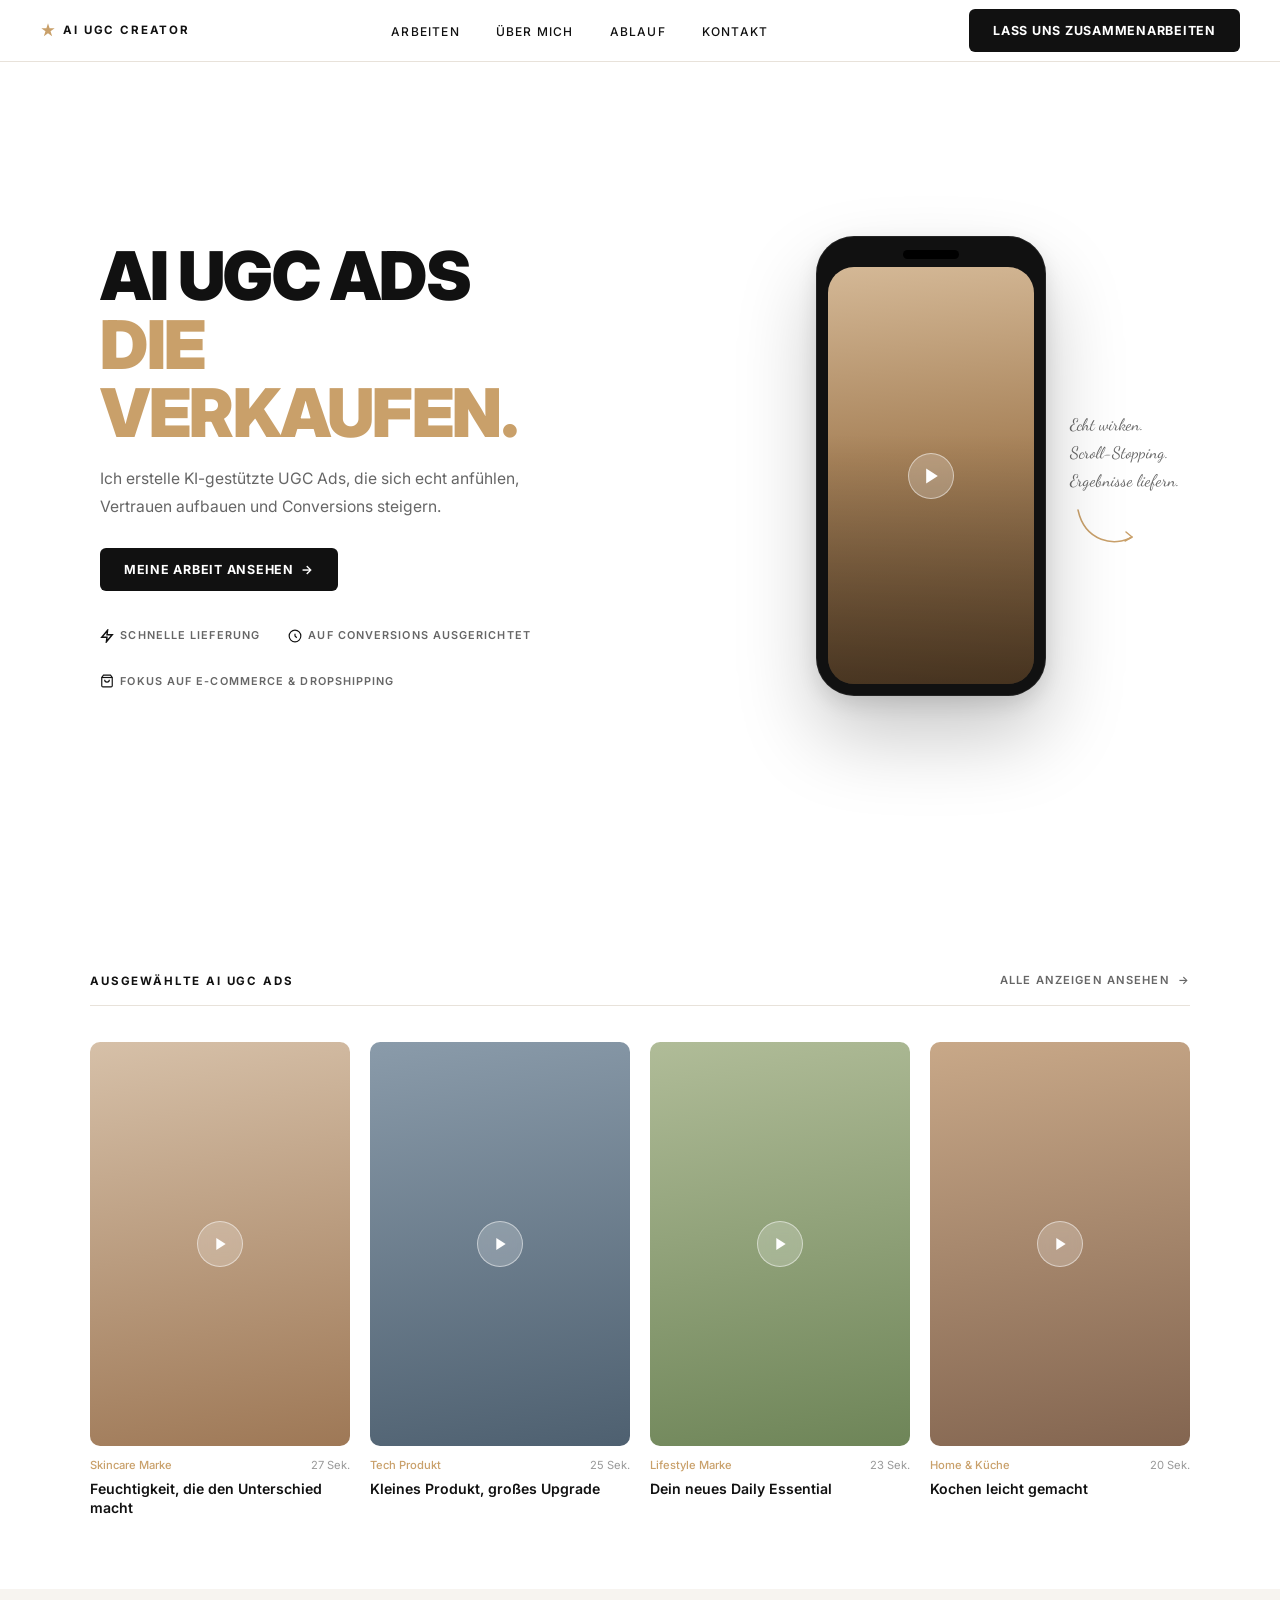
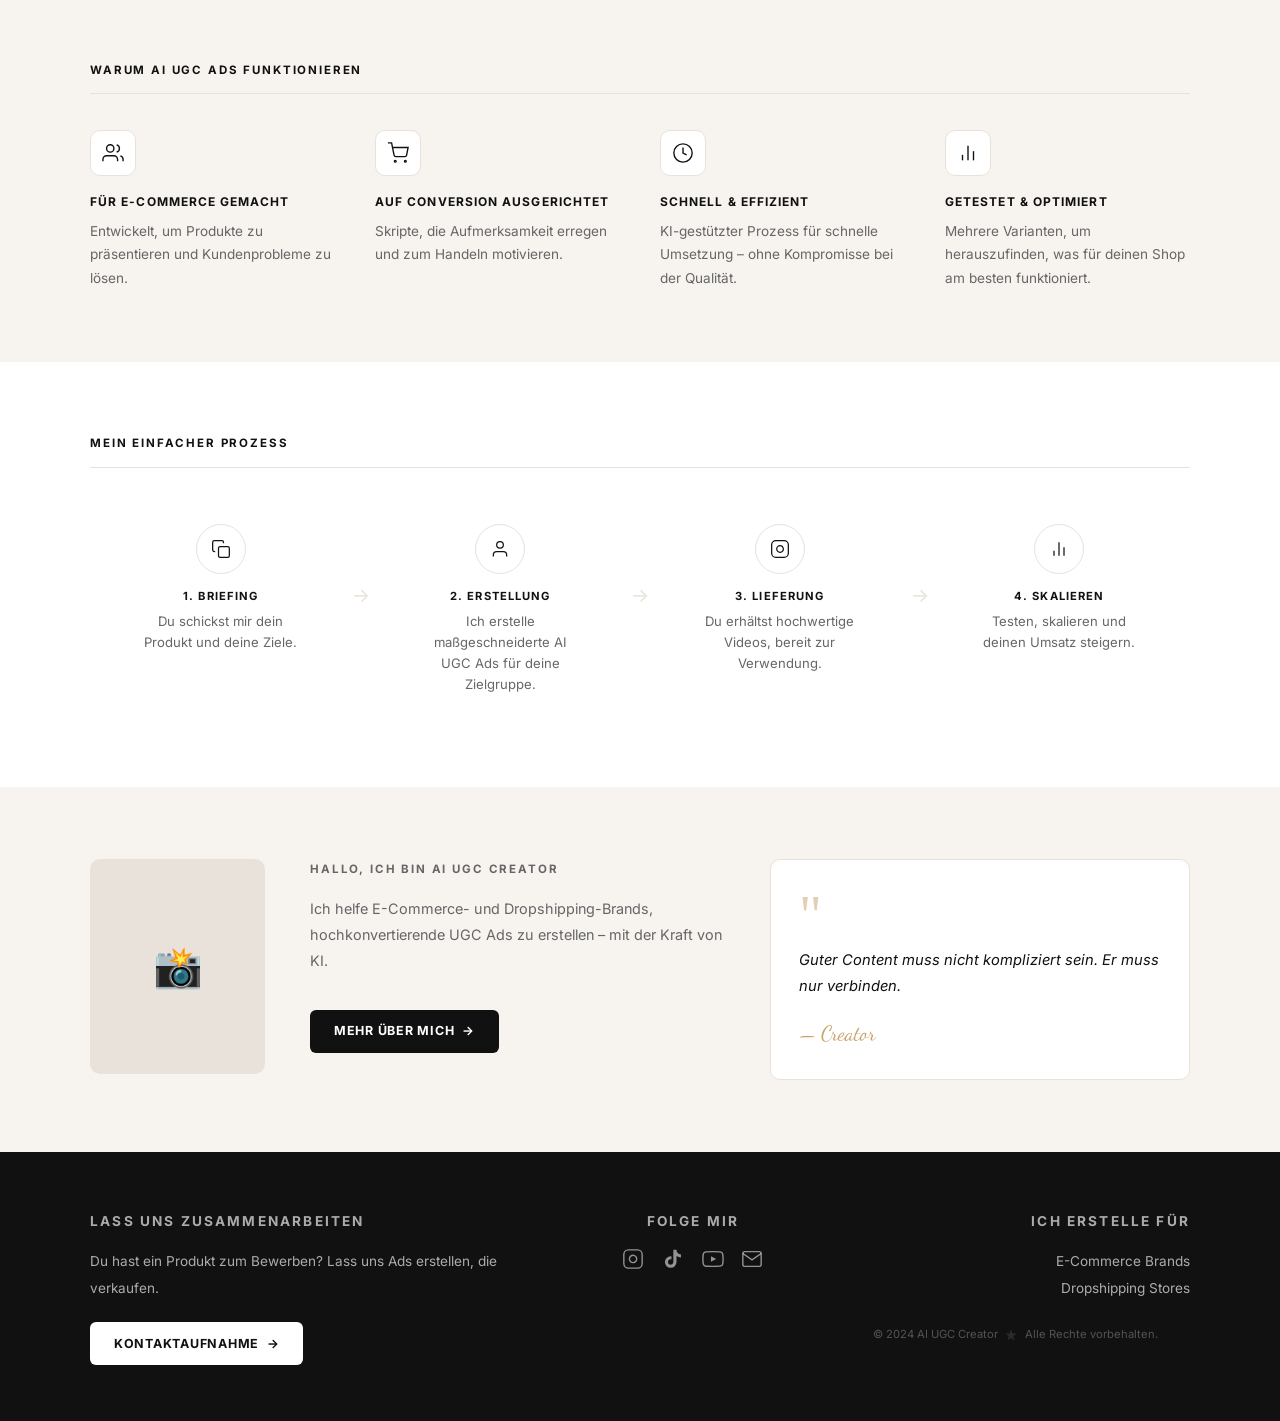
==== index.html @ d02369bd "Initial portfolio commit" ====
<!DOCTYPE html>
<html lang="de">
<head>
  <meta charset="UTF-8" />
  <meta name="viewport" content="width=device-width, initial-scale=1.0" />
  <title>AI UGC Creator</title>
  <link rel="stylesheet" href="style.css" />
  <link rel="preconnect" href="https://fonts.googleapis.com" />
  <link href="https://fonts.googleapis.com/css2?family=Inter:wght@300;400;500;600;700;800;900&family=Dancing+Script:wght@600&display=swap" rel="stylesheet" />
</head>
<body>

  <!-- NAV -->
  <nav class="nav" id="nav">
    <div class="nav-logo">
      <svg width="16" height="16" viewBox="0 0 24 24" fill="currentColor"><path d="M12 2l2.4 7.4H22l-6.2 4.5 2.4 7.4L12 17l-6.2 4.3 2.4-7.4L2 9.4h7.6z"/></svg>
      AI UGC CREATOR
    </div>
    <ul class="nav-links" id="navLinks">
      <li><a href="#work">Arbeiten</a></li>
      <li><a href="#about">Über Mich</a></li>
      <li><a href="#process">Ablauf</a></li>
      <li><a href="#contact">Kontakt</a></li>
    </ul>
    <a href="#contact" class="btn btn-dark nav-cta">Lass uns zusammenarbeiten</a>
    <button class="nav-toggle" id="navToggle" aria-label="Menü öffnen">
      <span></span><span></span><span></span>
    </button>
  </nav>

  <!-- HERO -->
  <section class="hero" id="home">
    <div class="hero-left">
      <h1 class="hero-title">
        AI UGC ADS<br />
        <span class="hero-accent">DIE VERKAUFEN.</span>
      </h1>
      <p class="hero-sub">Ich erstelle KI-gestützte UGC Ads, die sich echt anfühlen, Vertrauen aufbauen und Conversions steigern.</p>
      <a href="#work" class="btn btn-dark hero-btn">Meine Arbeit ansehen &nbsp;→</a>
      <div class="hero-badges">
        <div class="badge">
          <svg width="14" height="14" viewBox="0 0 24 24" fill="none" stroke="currentColor" stroke-width="2.5"><path d="M13 2L3 14h9l-1 8 10-12h-9z"/></svg>
          Schnelle Lieferung
        </div>
        <div class="badge">
          <svg width="14" height="14" viewBox="0 0 24 24" fill="none" stroke="currentColor" stroke-width="2"><circle cx="12" cy="12" r="10"/><path d="M12 8v4l3 3"/></svg>
          Auf Conversions ausgerichtet
        </div>
        <div class="badge">
          <svg width="14" height="14" viewBox="0 0 24 24" fill="none" stroke="currentColor" stroke-width="2"><path d="M6 2L3 6v14a2 2 0 002 2h14a2 2 0 002-2V6l-3-4z"/><line x1="3" y1="6" x2="21" y2="6"/><path d="M16 10a4 4 0 01-8 0"/></svg>
          Fokus auf E-Commerce &amp; Dropshipping
        </div>
      </div>
    </div>

    <div class="hero-right">
      <div class="phone-wrap">
        <div class="phone-frame">
          <div class="phone-notch"></div>
          <div class="phone-screen">
            <div class="phone-video-inner">
              <!-- Replace with <img src="hero-video-thumb.jpg" alt=""> -->
              <div class="vid-bg"></div>
              <div class="vid-overlay"></div>
              <button class="play-btn" aria-label="Abspielen">
                <svg width="20" height="22" viewBox="0 0 24 24" fill="white"><polygon points="5,3 19,12 5,21"/></svg>
              </button>
            </div>
          </div>
        </div>
      </div>
      <div class="hero-note">
        <p class="handwritten">Echt wirken.<br/>Scroll-Stopping.<br/>Ergebnisse liefern.</p>
        <svg class="curved-arrow" viewBox="0 0 70 50" fill="none">
          <path d="M8 8 C 15 40, 45 45, 62 35" stroke="#C9A06A" stroke-width="1.5" fill="none" stroke-linecap="round"/>
          <path d="M56 30 L62 35 L55 39" stroke="#C9A06A" stroke-width="1.5" fill="none" stroke-linecap="round" stroke-linejoin="round"/>
        </svg>
      </div>
    </div>
  </section>

  <!-- WORK -->
  <section class="section work-section" id="work">
    <div class="container">
      <div class="sec-header">
        <span class="sec-label">Ausgewählte AI UGC Ads</span>
        <a href="#contact" class="sec-link">Alle anzeigen ansehen &nbsp;→</a>
      </div>
      <div class="work-grid">

        <article class="vid-card">
          <div class="vid-thumb vt-1">
            <!-- Replace with <img src="work-1.jpg" alt="Skincare"> -->
            <button class="play-btn" aria-label="Abspielen">
              <svg width="16" height="18" viewBox="0 0 24 24" fill="white"><polygon points="5,3 19,12 5,21"/></svg>
            </button>
          </div>
          <div class="vid-meta"><span class="vid-niche">Skincare Marke</span><span class="vid-dur">27 Sek.</span></div>
          <p class="vid-title">Feuchtigkeit, die den Unterschied macht</p>
        </article>

        <article class="vid-card">
          <div class="vid-thumb vt-2">
            <button class="play-btn" aria-label="Abspielen">
              <svg width="16" height="18" viewBox="0 0 24 24" fill="white"><polygon points="5,3 19,12 5,21"/></svg>
            </button>
          </div>
          <div class="vid-meta"><span class="vid-niche">Tech Produkt</span><span class="vid-dur">25 Sek.</span></div>
          <p class="vid-title">Kleines Produkt, großes Upgrade</p>
        </article>

        <article class="vid-card">
          <div class="vid-thumb vt-3">
            <button class="play-btn" aria-label="Abspielen">
              <svg width="16" height="18" viewBox="0 0 24 24" fill="white"><polygon points="5,3 19,12 5,21"/></svg>
            </button>
          </div>
          <div class="vid-meta"><span class="vid-niche">Lifestyle Marke</span><span class="vid-dur">23 Sek.</span></div>
          <p class="vid-title">Dein neues Daily Essential</p>
        </article>

        <article class="vid-card">
          <div class="vid-thumb vt-4">
            <button class="play-btn" aria-label="Abspielen">
              <svg width="16" height="18" viewBox="0 0 24 24" fill="white"><polygon points="5,3 19,12 5,21"/></svg>
            </button>
          </div>
          <div class="vid-meta"><span class="vid-niche">Home &amp; Küche</span><span class="vid-dur">20 Sek.</span></div>
          <p class="vid-title">Kochen leicht gemacht</p>
        </article>

      </div>
    </div>
  </section>

  <!-- WHY -->
  <section class="section why-section" id="why">
    <div class="container">
      <div class="sec-header sec-header--single">
        <span class="sec-label">Warum AI UGC Ads funktionieren</span>
      </div>
      <div class="why-grid">
        <div class="why-item">
          <div class="why-icon">
            <svg width="22" height="22" viewBox="0 0 24 24" fill="none" stroke="currentColor" stroke-width="1.5"><path d="M17 21v-2a4 4 0 00-4-4H5a4 4 0 00-4 4v2"/><circle cx="9" cy="7" r="4"/><path d="M23 21v-2a4 4 0 00-3-3.87M16 3.13a4 4 0 010 7.75"/></svg>
          </div>
          <h3>Für E-Commerce gemacht</h3>
          <p>Entwickelt, um Produkte zu präsentieren und Kundenprobleme zu lösen.</p>
        </div>
        <div class="why-item">
          <div class="why-icon">
            <svg width="22" height="22" viewBox="0 0 24 24" fill="none" stroke="currentColor" stroke-width="1.5"><circle cx="9" cy="21" r="1"/><circle cx="20" cy="21" r="1"/><path d="M1 1h4l2.68 13.39a2 2 0 002 1.61h9.72a2 2 0 002-1.61L23 6H6"/></svg>
          </div>
          <h3>Auf Conversion ausgerichtet</h3>
          <p>Skripte, die Aufmerksamkeit erregen und zum Handeln motivieren.</p>
        </div>
        <div class="why-item">
          <div class="why-icon">
            <svg width="22" height="22" viewBox="0 0 24 24" fill="none" stroke="currentColor" stroke-width="1.5"><circle cx="12" cy="12" r="10"/><polyline points="12 6 12 12 16 14"/></svg>
          </div>
          <h3>Schnell &amp; Effizient</h3>
          <p>KI-gestützter Prozess für schnelle Umsetzung – ohne Kompromisse bei der Qualität.</p>
        </div>
        <div class="why-item">
          <div class="why-icon">
            <svg width="22" height="22" viewBox="0 0 24 24" fill="none" stroke="currentColor" stroke-width="1.5"><line x1="18" y1="20" x2="18" y2="10"/><line x1="12" y1="20" x2="12" y2="4"/><line x1="6" y1="20" x2="6" y2="14"/></svg>
          </div>
          <h3>Getestet &amp; Optimiert</h3>
          <p>Mehrere Varianten, um herauszufinden, was für deinen Shop am besten funktioniert.</p>
        </div>
      </div>
    </div>
  </section>

  <!-- PROCESS -->
  <section class="section process-section" id="process">
    <div class="container">
      <div class="sec-header sec-header--single">
        <span class="sec-label">Mein einfacher Prozess</span>
      </div>
      <div class="process-row">
        <div class="proc-step">
          <div class="proc-icon">
            <svg width="20" height="20" viewBox="0 0 24 24" fill="none" stroke="currentColor" stroke-width="1.5"><rect x="9" y="9" width="13" height="13" rx="2"/><path d="M5 15H4a2 2 0 01-2-2V4a2 2 0 012-2h9a2 2 0 012 2v1"/></svg>
          </div>
          <p class="proc-num">1. Briefing</p>
          <p class="proc-desc">Du schickst mir dein Produkt und deine Ziele.</p>
        </div>
        <div class="proc-arrow">→</div>
        <div class="proc-step">
          <div class="proc-icon">
            <svg width="20" height="20" viewBox="0 0 24 24" fill="none" stroke="currentColor" stroke-width="1.5"><path d="M20 21v-2a4 4 0 00-4-4H8a4 4 0 00-4 4v2"/><circle cx="12" cy="7" r="4"/></svg>
          </div>
          <p class="proc-num">2. Erstellung</p>
          <p class="proc-desc">Ich erstelle maßgeschneiderte AI UGC Ads für deine Zielgruppe.</p>
        </div>
        <div class="proc-arrow">→</div>
        <div class="proc-step">
          <div class="proc-icon">
            <svg width="20" height="20" viewBox="0 0 24 24" fill="none" stroke="currentColor" stroke-width="1.5"><rect x="2" y="2" width="20" height="20" rx="5"/><path d="M16 11.37A4 4 0 1112.63 8 4 4 0 0116 11.37z"/><line x1="17.5" y1="6.5" x2="17.51" y2="6.5"/></svg>
          </div>
          <p class="proc-num">3. Lieferung</p>
          <p class="proc-desc">Du erhältst hochwertige Videos, bereit zur Verwendung.</p>
        </div>
        <div class="proc-arrow">→</div>
        <div class="proc-step">
          <div class="proc-icon">
            <svg width="20" height="20" viewBox="0 0 24 24" fill="none" stroke="currentColor" stroke-width="1.5"><line x1="18" y1="20" x2="18" y2="10"/><line x1="12" y1="20" x2="12" y2="4"/><line x1="6" y1="20" x2="6" y2="14"/></svg>
          </div>
          <p class="proc-num">4. Skalieren</p>
          <p class="proc-desc">Testen, skalieren und deinen Umsatz steigern.</p>
        </div>
      </div>
    </div>
  </section>

  <!-- ABOUT -->
  <section class="section about-section" id="about">
    <div class="container">
      <div class="about-grid">
        <div class="about-photo">
          <!-- Replace with: <img src="creator-photo.jpg" alt="AI UGC Creator"> -->
          <div class="photo-ph">
            <span>📸</span>
          </div>
        </div>
        <div class="about-text">
          <p class="sec-label">Hallo, ich bin AI UGC Creator</p>
          <p>Ich helfe E-Commerce- und Dropshipping-Brands, hochkonvertierende UGC Ads zu erstellen – mit der Kraft von KI.</p>
          <a href="#contact" class="btn btn-dark" style="margin-top:1.5rem">Mehr über mich &nbsp;→</a>
        </div>
        <div class="about-quote-box">
          <div class="big-quote">"</div>
          <blockquote>Guter Content muss nicht kompliziert sein. Er muss nur verbinden.</blockquote>
          <p class="quote-sig handwritten">— Creator</p>
        </div>
      </div>
    </div>
  </section>

  <!-- FOOTER -->
  <footer class="footer" id="contact">
    <div class="container footer-inner">
      <div class="foot-col">
        <p class="foot-label">Lass uns zusammenarbeiten</p>
        <p class="foot-sub">Du hast ein Produkt zum Bewerben? Lass uns Ads erstellen, die verkaufen.</p>
        <a href="mailto:hello@yourdomain.com" class="btn btn-white">Kontaktaufnahme &nbsp;→</a>
      </div>
      <div class="foot-col foot-col--center">
        <p class="foot-label">Folge mir</p>
        <div class="social-icons">
          <a href="#" aria-label="Instagram">
            <svg width="22" height="22" viewBox="0 0 24 24" fill="none" stroke="currentColor" stroke-width="1.5"><rect x="2" y="2" width="20" height="20" rx="5"/><path d="M16 11.37A4 4 0 1112.63 8 4 4 0 0116 11.37z"/><line x1="17.5" y1="6.5" x2="17.51" y2="6.5"/></svg>
          </a>
          <a href="#" aria-label="TikTok">
            <svg width="22" height="22" viewBox="0 0 24 24" fill="currentColor"><path d="M19.59 6.69a4.83 4.83 0 01-3.77-4.25V2h-3.45v13.67a2.89 2.89 0 01-2.88 2.5 2.89 2.89 0 01-2.89-2.89 2.89 2.89 0 012.89-2.89c.28 0 .54.04.79.1V9.01a6.34 6.34 0 00-.79-.05 6.34 6.34 0 00-6.34 6.34 6.34 6.34 0 006.34 6.34 6.34 6.34 0 006.33-6.34V8.69a8.28 8.28 0 004.83 1.54V6.78a4.85 4.85 0 01-1.06-.09z"/></svg>
          </a>
          <a href="#" aria-label="YouTube">
            <svg width="22" height="22" viewBox="0 0 24 24" fill="none" stroke="currentColor" stroke-width="1.5"><path d="M22.54 6.42a2.78 2.78 0 00-1.95-1.96C18.88 4 12 4 12 4s-6.88 0-8.59.46A2.78 2.78 0 001.46 6.42 29 29 0 001 12a29 29 0 00.46 5.58A2.78 2.78 0 003.41 19.6C5.12 20 12 20 12 20s6.88 0 8.59-.46a2.78 2.78 0 001.95-1.95A29 29 0 0023 12a29 29 0 00-.46-5.58z"/><polygon points="9.75 15.02 15.5 12 9.75 8.98 9.75 15.02" fill="currentColor" stroke="none"/></svg>
          </a>
          <a href="mailto:hello@yourdomain.com" aria-label="E-Mail">
            <svg width="22" height="22" viewBox="0 0 24 24" fill="none" stroke="currentColor" stroke-width="1.5"><path d="M4 4h16c1.1 0 2 .9 2 2v12c0 1.1-.9 2-2 2H4c-1.1 0-2-.9-2-2V6c0-1.1.9-2 2-2z"/><polyline points="22,6 12,13 2,6"/></svg>
          </a>
        </div>
      </div>
      <div class="foot-col foot-col--right">
        <p class="foot-label">Ich erstelle für</p>
        <p>E-Commerce Brands</p>
        <p>Dropshipping Stores</p>
        <div class="foot-copy">
          <span>© 2024 AI UGC Creator</span>
          <svg width="14" height="14" viewBox="0 0 24 24" fill="currentColor" style="opacity:0.4"><path d="M12 2l2.4 7.4H22l-6.2 4.5 2.4 7.4L12 17l-6.2 4.3 2.4-7.4L2 9.4h7.6z"/></svg>
          <span>Alle Rechte vorbehalten.</span>
        </div>
      </div>
    </div>
  </footer>

  <script src="script.js"></script>
</body>
</html>
---- style.css ----
/* ===== RESET ===== */
*, *::before, *::after { box-sizing: border-box; margin: 0; padding: 0; }

:root {
  --bg:       #FFFFFF;
  --bg2:      #F7F4F0;
  --text:     #111111;
  --muted:    #666666;
  --light:    #999999;
  --accent:   #C9A06A;
  --border:   #E8E2DA;
  --radius:   10px;
  --tr:       0.22s ease;
}

html { scroll-behavior: smooth; }

body {
  font-family: 'Inter', sans-serif;
  background: var(--bg);
  color: var(--text);
  line-height: 1.6;
  overflow-x: hidden;
  font-size: 15px;
}

a { color: inherit; text-decoration: none; }

/* ===== NAV ===== */
.nav {
  position: fixed;
  top: 0; left: 0; right: 0;
  z-index: 200;
  display: flex;
  align-items: center;
  justify-content: space-between;
  padding: 0 2.5rem;
  height: 62px;
  background: rgba(255,255,255,0.95);
  backdrop-filter: blur(10px);
  border-bottom: 1px solid var(--border);
}

.nav-logo {
  display: flex;
  align-items: center;
  gap: 0.45rem;
  font-size: 0.72rem;
  font-weight: 700;
  letter-spacing: 0.16em;
  text-transform: uppercase;
  color: var(--text);
  white-space: nowrap;
}
.nav-logo svg { color: var(--accent); flex-shrink: 0; }

.nav-links {
  display: flex;
  gap: 2.25rem;
  list-style: none;
}
.nav-links a {
  font-size: 0.75rem;
  font-weight: 500;
  letter-spacing: 0.1em;
  text-transform: uppercase;
  color: var(--text);
  transition: color var(--tr);
}
.nav-links a:hover { color: var(--accent); }

.nav-cta { white-space: nowrap; }

.nav-toggle {
  display: none;
  flex-direction: column;
  gap: 5px;
  background: none;
  border: none;
  cursor: pointer;
  padding: 4px;
}
.nav-toggle span {
  display: block;
  width: 22px;
  height: 1.5px;
  background: var(--text);
  border-radius: 2px;
}

@media (max-width: 960px) { .nav-cta { display: none; } }
@media (max-width: 768px) {
  .nav-toggle { display: flex; }
  .nav-links {
    position: fixed;
    inset: 0;
    background: #fff;
    flex-direction: column;
    align-items: center;
    justify-content: center;
    gap: 2.5rem;
    transform: translateX(100%);
    transition: transform var(--tr);
    z-index: 199;
  }
  .nav-links.open { transform: translateX(0); }
  .nav-links a { font-size: 1.1rem; }
}

/* ===== BUTTONS ===== */
.btn {
  display: inline-flex;
  align-items: center;
  padding: 0.72rem 1.5rem;
  border-radius: 6px;
  font-size: 0.78rem;
  font-weight: 700;
  letter-spacing: 0.06em;
  text-transform: uppercase;
  cursor: pointer;
  border: none;
  font-family: inherit;
  transition: background var(--tr), transform var(--tr), color var(--tr);
  white-space: nowrap;
}
.btn-dark  { background: var(--text); color: #fff; }
.btn-dark:hover  { background: #2a2a2a; transform: translateY(-1px); }
.btn-white { background: #fff; color: var(--text); }
.btn-white:hover { background: #f0f0f0; }
.btn-full  { width: 100%; justify-content: center; }

/* ===== HERO ===== */
.hero {
  min-height: 100vh;
  display: grid;
  grid-template-columns: 1fr 1fr;
  align-items: center;
  gap: 4rem;
  max-width: 1160px;
  margin: 0 auto;
  padding: 80px 2.5rem 3rem;
}

@media (max-width: 900px) {
  .hero { grid-template-columns: 1fr; padding-top: 100px; text-align: center; }
  .hero-right { justify-content: center; }
  .hero-note  { display: none; }
  .hero-badges { justify-content: center; }
}

.hero-title {
  font-size: clamp(2.6rem, 5.5vw, 4.2rem);
  font-weight: 900;
  line-height: 1.02;
  letter-spacing: -1.5px;
  margin-bottom: 1.1rem;
  text-transform: uppercase;
}
.hero-accent { color: var(--accent); display: block; }

.hero-sub {
  font-size: 0.98rem;
  color: var(--muted);
  max-width: 420px;
  line-height: 1.75;
  margin-bottom: 1.75rem;
}

.hero-btn { margin-bottom: 2.25rem; }

.hero-badges {
  display: flex;
  flex-wrap: wrap;
  gap: 1.75rem;
  align-items: center;
}
.badge {
  display: flex;
  align-items: center;
  gap: 0.4rem;
  font-size: 0.68rem;
  font-weight: 600;
  letter-spacing: 0.1em;
  text-transform: uppercase;
  color: var(--muted);
}
.badge svg { color: var(--text); flex-shrink: 0; }

/* PHONE */
.hero-right {
  display: flex;
  align-items: center;
  gap: 1.5rem;
  justify-content: flex-end;
}

.phone-wrap { position: relative; }

.phone-frame {
  width: 230px;
  height: 460px;
  background: #111;
  border-radius: 38px;
  padding: 14px 12px 12px;
  box-shadow:
    0 0 0 1px rgba(255,255,255,0.08) inset,
    0 40px 80px rgba(0,0,0,0.22),
    0 8px 20px rgba(0,0,0,0.1);
  position: relative;
}

.phone-notch {
  width: 56px;
  height: 9px;
  background: #000;
  border-radius: 5px;
  margin: 0 auto 8px;
}

.phone-screen {
  width: 100%;
  height: calc(100% - 17px);
  background: #1a1a1a;
  border-radius: 26px;
  overflow: hidden;
}

.phone-video-inner {
  width: 100%;
  height: 100%;
  position: relative;
  display: flex;
  align-items: center;
  justify-content: center;
}

.vid-bg {
  position: absolute;
  inset: 0;
  background: linear-gradient(175deg, #d4b896 0%, #a8835a 45%, #6b4e30 100%);
}
.vid-overlay {
  position: absolute;
  inset: 0;
  background: linear-gradient(to bottom, transparent 40%, rgba(0,0,0,0.35));
}

.hero-note {
  display: flex;
  flex-direction: column;
  align-items: flex-start;
  gap: 0.4rem;
  margin-top: 2rem;
}
.handwritten {
  font-family: 'Dancing Script', cursive;
  font-size: 1.05rem;
  color: var(--muted);
  line-height: 1.65;
}
.curved-arrow { width: 70px; height: 50px; }

/* PLAY BTN */
.play-btn {
  position: relative;
  z-index: 2;
  width: 46px;
  height: 46px;
  border-radius: 50%;
  background: rgba(255,255,255,0.22);
  backdrop-filter: blur(6px);
  border: 1.5px solid rgba(255,255,255,0.5);
  display: flex;
  align-items: center;
  justify-content: center;
  cursor: pointer;
  transition: background var(--tr);
}
.play-btn:hover { background: rgba(255,255,255,0.35); }
.play-btn svg { margin-left: 2px; }

/* ===== SECTIONS ===== */
.section { padding: 4.5rem 2.5rem; }
.container { max-width: 1100px; margin: 0 auto; }

.sec-header {
  display: flex;
  align-items: center;
  justify-content: space-between;
  border-bottom: 1px solid var(--border);
  padding-bottom: 0.9rem;
  margin-bottom: 2.25rem;
}
.sec-header--single { justify-content: flex-start; }

.sec-label {
  font-size: 0.72rem;
  font-weight: 700;
  letter-spacing: 0.16em;
  text-transform: uppercase;
  color: var(--text);
}
.sec-link {
  font-size: 0.7rem;
  font-weight: 600;
  letter-spacing: 0.1em;
  text-transform: uppercase;
  color: var(--muted);
  transition: color var(--tr);
}
.sec-link:hover { color: var(--text); }

/* ===== WORK GRID ===== */
.work-grid {
  display: grid;
  grid-template-columns: repeat(4, 1fr);
  gap: 1.25rem;
}
@media (max-width: 860px) { .work-grid { grid-template-columns: repeat(2, 1fr); } }
@media (max-width: 480px) { .work-grid { grid-template-columns: 1fr 1fr; gap: 0.75rem; } }

.vid-card { cursor: pointer; }
.vid-card:hover .vid-thumb { transform: scale(1.015); }

.vid-thumb {
  aspect-ratio: 9 / 14;
  border-radius: var(--radius);
  position: relative;
  display: flex;
  align-items: center;
  justify-content: center;
  overflow: hidden;
  margin-bottom: 0.65rem;
  transition: transform 0.3s ease;
}
/* Use real images — these are placeholder gradients */
.vt-1 { background: linear-gradient(170deg, #d6c0a8 0%, #9e7856 100%); }
.vt-2 { background: linear-gradient(170deg, #8a9baa 0%, #4e6070 100%); }
.vt-3 { background: linear-gradient(170deg, #b0bc98 0%, #6e8558 100%); }
.vt-4 { background: linear-gradient(170deg, #c8a888 0%, #836550 100%); }

.vid-meta {
  display: flex;
  justify-content: space-between;
  align-items: center;
  margin-bottom: 0.25rem;
}
.vid-niche { font-size: 0.7rem; font-weight: 500; color: var(--accent); }
.vid-dur   { font-size: 0.7rem; color: var(--light); }
.vid-title { font-size: 0.88rem; font-weight: 600; line-height: 1.35; color: var(--text); }

/* ===== WHY ===== */
.why-section { background: var(--bg2); }

.why-grid {
  display: grid;
  grid-template-columns: repeat(4, 1fr);
  gap: 2.5rem;
}
@media (max-width: 860px) { .why-grid { grid-template-columns: repeat(2, 1fr); } }
@media (max-width: 480px) { .why-grid { grid-template-columns: 1fr; } }

.why-item {}
.why-icon {
  width: 46px;
  height: 46px;
  border: 1px solid var(--border);
  border-radius: 10px;
  display: flex;
  align-items: center;
  justify-content: center;
  margin-bottom: 1rem;
  background: #fff;
  color: var(--text);
}
.why-item h3 {
  font-size: 0.75rem;
  font-weight: 700;
  letter-spacing: 0.09em;
  text-transform: uppercase;
  margin-bottom: 0.55rem;
  color: var(--text);
}
.why-item p {
  font-size: 0.85rem;
  color: var(--muted);
  line-height: 1.7;
}

/* ===== PROCESS ===== */
.process-row {
  display: flex;
  align-items: flex-start;
  flex-wrap: wrap;
  gap: 0;
}
.proc-step {
  flex: 1;
  min-width: 140px;
  display: flex;
  flex-direction: column;
  align-items: center;
  text-align: center;
  padding: 1.25rem 0.75rem;
}
.proc-icon {
  width: 50px;
  height: 50px;
  border: 1px solid var(--border);
  border-radius: 50%;
  display: flex;
  align-items: center;
  justify-content: center;
  margin-bottom: 0.9rem;
  color: var(--text);
  background: #fff;
}
.proc-num {
  font-size: 0.7rem;
  font-weight: 700;
  letter-spacing: 0.1em;
  text-transform: uppercase;
  margin-bottom: 0.35rem;
  color: var(--text);
}
.proc-desc {
  font-size: 0.82rem;
  color: var(--muted);
  line-height: 1.6;
  max-width: 155px;
}
.proc-arrow {
  font-size: 1.2rem;
  color: var(--border);
  align-self: center;
  padding-bottom: 1.8rem;
  flex-shrink: 0;
  user-select: none;
}
@media (max-width: 700px) { .proc-arrow { display: none; } }

/* ===== ABOUT ===== */
.about-section { background: var(--bg2); }

.about-grid {
  display: grid;
  grid-template-columns: 180px 1fr 1fr;
  gap: 2.5rem;
  align-items: start;
}
@media (max-width: 860px) {
  .about-grid { grid-template-columns: 1fr 1fr; }
  .about-photo { grid-column: 1 / -1; display: flex; justify-content: center; }
}
@media (max-width: 580px) {
  .about-grid { grid-template-columns: 1fr; }
  .about-photo { display: flex; justify-content: center; }
}

.photo-ph {
  width: 175px;
  height: 215px;
  background: var(--border);
  border-radius: var(--radius);
  display: flex;
  flex-direction: column;
  align-items: center;
  justify-content: center;
  font-size: 2.5rem;
  color: var(--light);
  overflow: hidden;
}
/* When you add a real photo: .about-photo img { width:175px; height:215px; object-fit:cover; border-radius:var(--radius); } */

.about-text .sec-label {
  display: block;
  margin-bottom: 1rem;
  font-size: 0.72rem;
}
.about-text p {
  font-size: 0.9rem;
  color: var(--muted);
  line-height: 1.8;
  margin-bottom: 0.75rem;
}

.about-quote-box {
  background: #fff;
  border: 1px solid var(--border);
  border-radius: var(--radius);
  padding: 1.75rem;
}
.big-quote {
  font-size: 3.5rem;
  line-height: 1;
  color: var(--accent);
  opacity: 0.5;
  font-family: Georgia, serif;
  margin-bottom: 0.25rem;
}
blockquote {
  font-size: 0.92rem;
  color: var(--text);
  line-height: 1.72;
  font-style: italic;
  margin-bottom: 1.1rem;
}
.quote-sig {
  font-size: 1.3rem;
  color: var(--accent);
}

/* ===== FOOTER ===== */
.footer {
  background: var(--text);
  color: #fff;
  padding: 3.5rem 2.5rem;
}
.footer-inner {
  display: grid;
  grid-template-columns: 1.6fr 1fr 1.2fr;
  gap: 3rem;
  align-items: start;
}
@media (max-width: 760px) { .footer-inner { grid-template-columns: 1fr; gap: 2.25rem; } }

.foot-col--center { text-align: center; }
.foot-col--right  { text-align: right; }
@media (max-width: 760px) {
  .foot-col--center,
  .foot-col--right { text-align: left; }
}

.foot-label {
  font-size: 0.68rem;
  font-weight: 700;
  letter-spacing: 0.16em;
  text-transform: uppercase;
  color: rgba(255,255,255,0.38);
  margin-bottom: 0.8rem;
}
.foot-sub {
  font-size: 0.85rem;
  color: rgba(255,255,255,0.6);
  line-height: 1.75;
  margin-bottom: 1.25rem;
}
.foot-col p {
  font-size: 0.85rem;
  color: rgba(255,255,255,0.65);
  line-height: 2;
}

.social-icons {
  display: flex;
  gap: 1.1rem;
  justify-content: center;
  margin-top: 0.5rem;
}
@media (max-width: 760px) { .social-icons { justify-content: flex-start; } }
.social-icons a {
  color: rgba(255,255,255,0.55);
  transition: color var(--tr);
  display: flex;
  align-items: center;
}
.social-icons a:hover { color: #fff; }

.foot-copy {
  display: flex;
  align-items: center;
  gap: 0.4rem;
  margin-top: 1.5rem;
  font-size: 0.7rem;
  color: rgba(255,255,255,0.28);
  flex-wrap: wrap;
}
@media (max-width: 760px) { .foot-copy { justify-content: flex-start; } }

/* ===== REVEAL ===== */
.reveal { opacity: 0; transform: translateY(18px); transition: opacity 0.55s ease, transform 0.55s ease; }
.reveal.visible { opacity: 1; transform: translateY(0); }
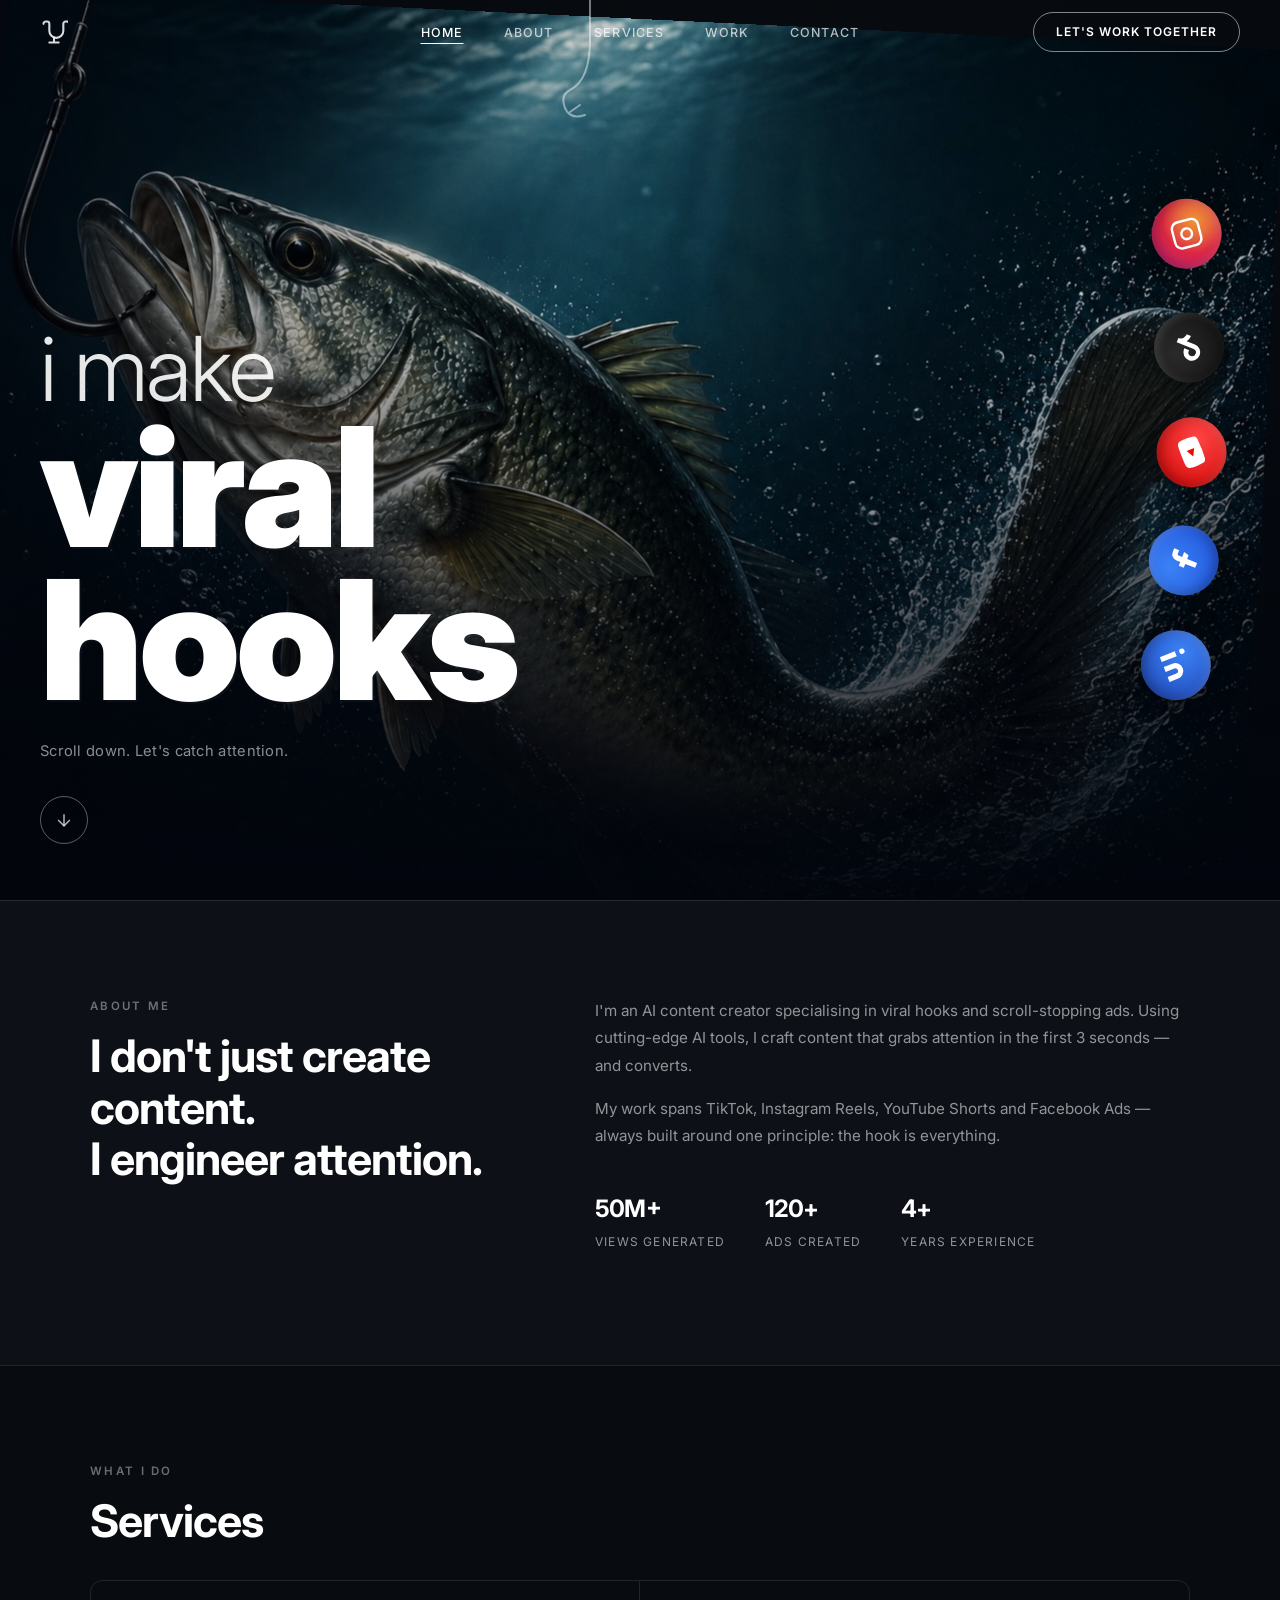
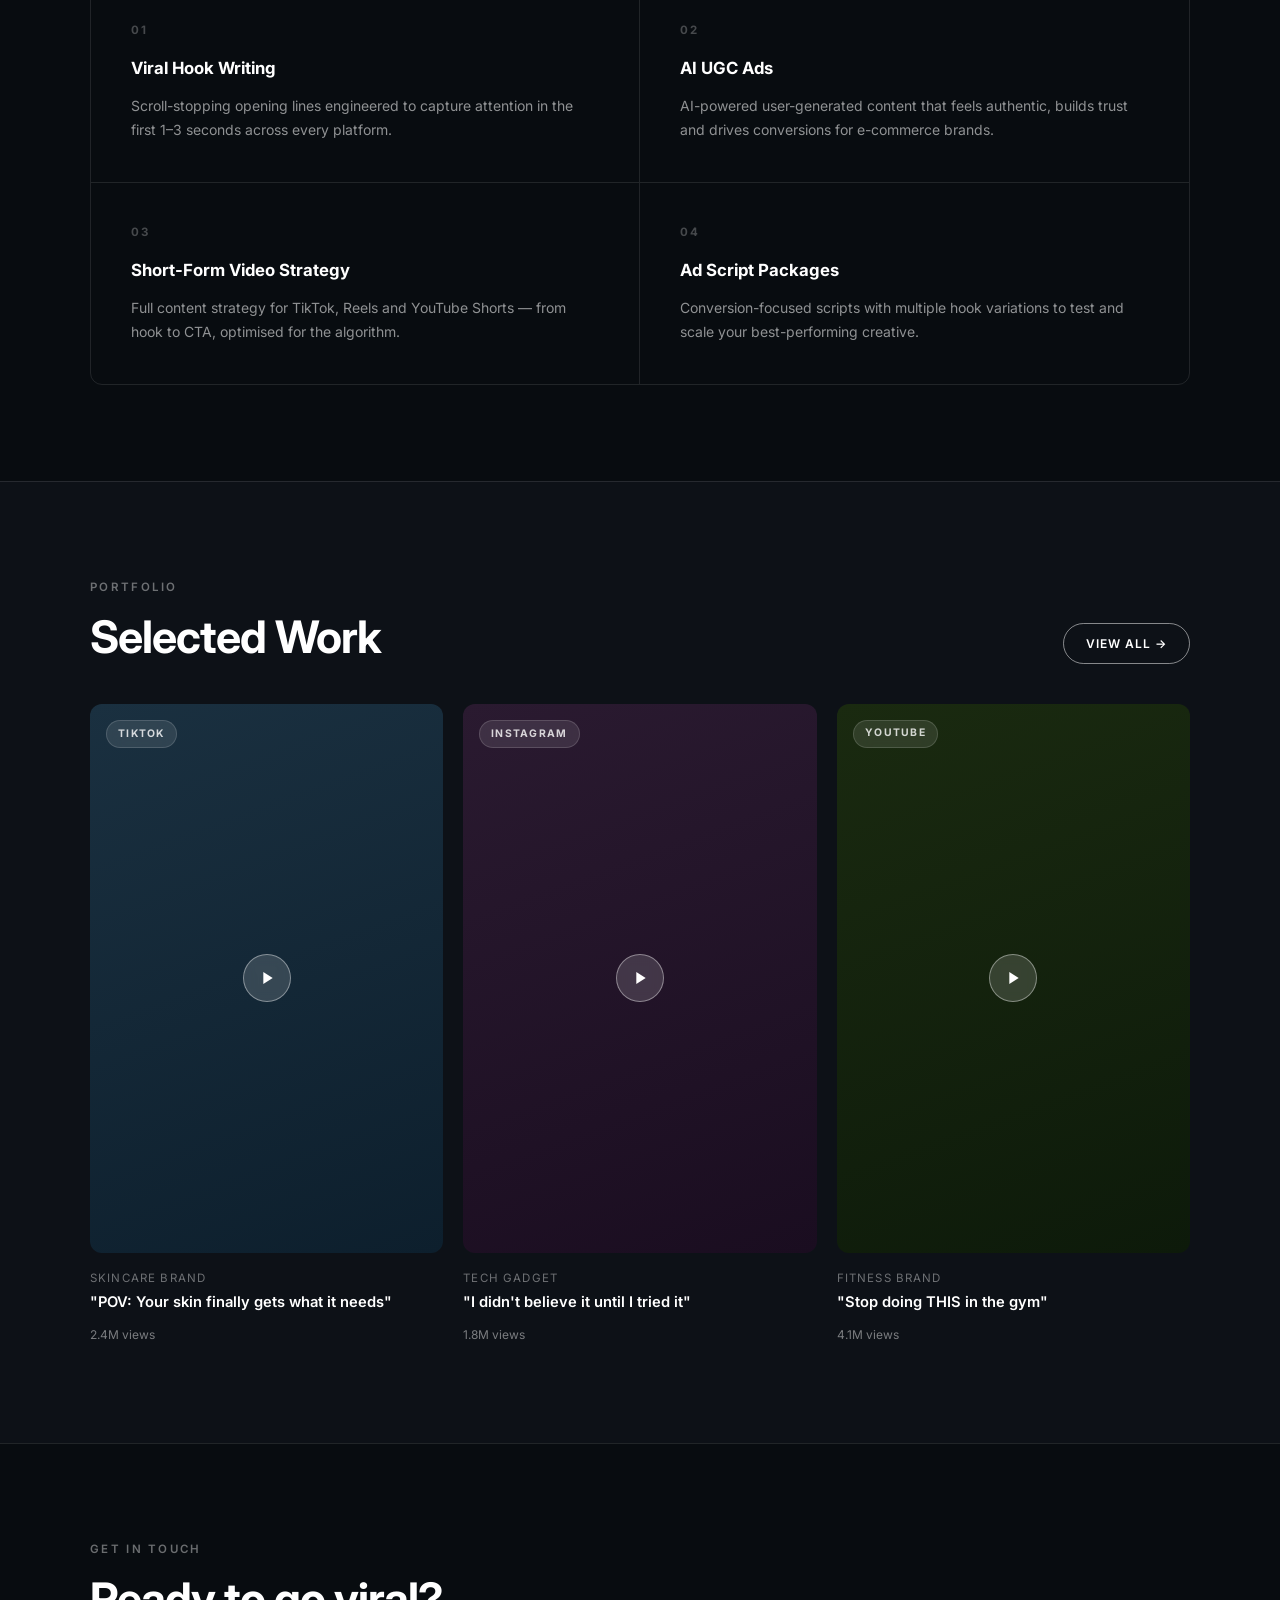
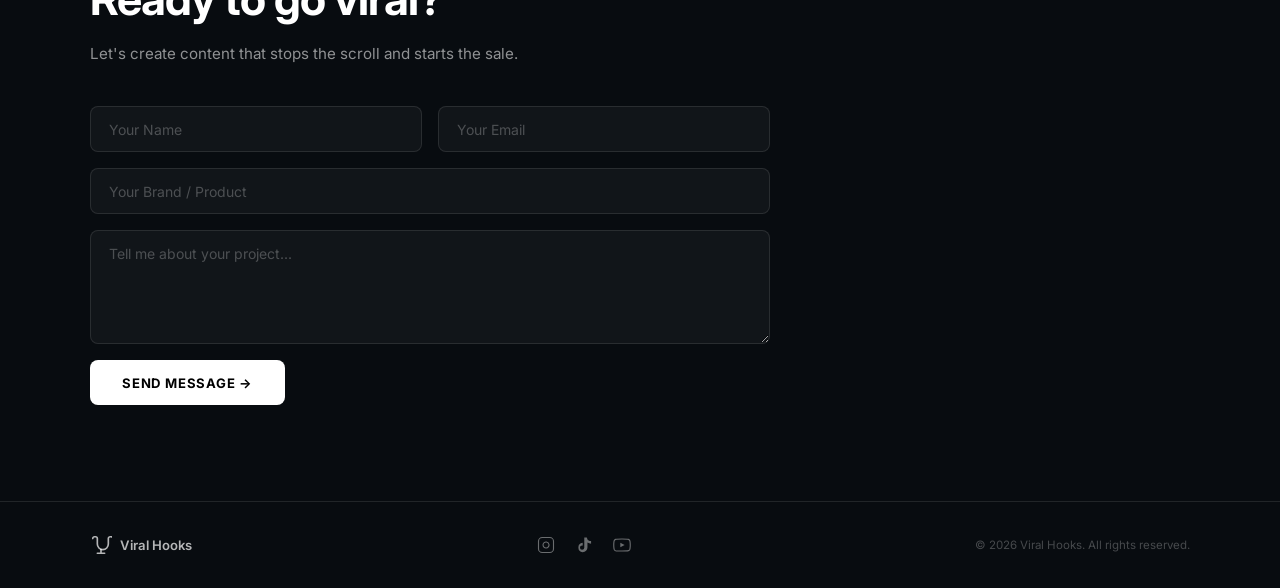
==== commit 71a2973f: "Add fish animation + hero image" ====
--- a/index.html
+++ b/index.html
@@ -3,78 +3,127 @@
 <head>
   <meta charset="UTF-8" />
   <meta name="viewport" content="width=device-width, initial-scale=1.0" />
-  <title>AI UGC Creator</title>
+  <title>Viral Hooks — AI Content Creator</title>
   <link rel="stylesheet" href="style.css" />
   <link rel="preconnect" href="https://fonts.googleapis.com" />
-  <link href="https://fonts.googleapis.com/css2?family=Inter:wght@300;400;500;600;700;800;900&family=Dancing+Script:wght@600&display=swap" rel="stylesheet" />
+  <link href="https://fonts.googleapis.com/css2?family=Inter:ital,wght@0,300;0,400;0,500;0,700;0,900;1,900&display=swap" rel="stylesheet" />
 </head>
 <body>
 
   <!-- NAV -->
   <nav class="nav" id="nav">
-    <div class="nav-logo">
-      <svg width="16" height="16" viewBox="0 0 24 24" fill="currentColor"><path d="M12 2l2.4 7.4H22l-6.2 4.5 2.4 7.4L12 17l-6.2 4.3 2.4-7.4L2 9.4h7.6z"/></svg>
-      AI UGC CREATOR
-    </div>
+    <a href="#home" class="nav-logo" aria-label="Home">
+      <svg width="28" height="28" viewBox="0 0 24 24" fill="none" stroke="currentColor" stroke-width="1.8" stroke-linecap="round" stroke-linejoin="round">
+        <path d="M3 5c0-1.1.9-2 2-2h1a2 2 0 012 2v6a6 6 0 0012 0V5a2 2 0 012-2h1a2 2 0 012 2"/>
+        <path d="M12 17v4M8 21h8"/>
+      </svg>
+    </a>
     <ul class="nav-links" id="navLinks">
-      <li><a href="#work">Arbeiten</a></li>
-      <li><a href="#about">Über Mich</a></li>
-      <li><a href="#process">Ablauf</a></li>
-      <li><a href="#contact">Kontakt</a></li>
+      <li><a href="#home" class="nav-link active">Home</a></li>
+      <li><a href="#about" class="nav-link">About</a></li>
+      <li><a href="#services" class="nav-link">Services</a></li>
+      <li><a href="#work" class="nav-link">Work</a></li>
+      <li><a href="#contact" class="nav-link">Contact</a></li>
     </ul>
-    <a href="#contact" class="btn btn-dark nav-cta">Lass uns zusammenarbeiten</a>
-    <button class="nav-toggle" id="navToggle" aria-label="Menü öffnen">
+    <a href="#contact" class="btn-outline">Let's work together</a>
+    <button class="nav-toggle" id="navToggle" aria-label="Menu">
       <span></span><span></span><span></span>
     </button>
   </nav>
 
   <!-- HERO -->
   <section class="hero" id="home">
-    <div class="hero-left">
+    <img src="hero-fish.jpg" alt="" class="hero-img" />
+    <div class="hero-bg"></div>
+
+    <!-- Social media balls -->
+    <div class="socials-float">
+      <div class="ball ball-ig">
+        <svg viewBox="0 0 24 24" fill="none" stroke="white" stroke-width="1.8"><rect x="2" y="2" width="20" height="20" rx="5"/><path d="M16 11.37A4 4 0 1112.63 8 4 4 0 0116 11.37z"/><line x1="17.5" y1="6.5" x2="17.51" y2="6.5"/></svg>
+      </div>
+      <div class="ball ball-tt">
+        <svg viewBox="0 0 24 24" fill="white"><path d="M19.59 6.69a4.83 4.83 0 01-3.77-4.25V2h-3.45v13.67a2.89 2.89 0 01-5.77 0 2.89 2.89 0 012.89-2.89c.28 0 .54.04.79.1V9.01a6.34 6.34 0 00-.79-.05 6.34 6.34 0 000 12.68 6.34 6.34 0 006.33-6.34V8.69a8.28 8.28 0 004.83 1.54V6.78a4.85 4.85 0 01-1.06-.09z"/></svg>
+      </div>
+      <div class="ball ball-yt">
+        <svg viewBox="0 0 24 24" fill="white"><path d="M22.54 6.42a2.78 2.78 0 00-1.95-1.96C18.88 4 12 4 12 4s-6.88 0-8.59.46A2.78 2.78 0 001.46 6.42 29 29 0 001 12a29 29 0 00.46 5.58A2.78 2.78 0 003.41 19.6C5.12 20 12 20 12 20s6.88 0 8.59-.46a2.78 2.78 0 001.95-1.95A29 29 0 0023 12a29 29 0 00-.46-5.58z"/><polygon points="9.75 15.02 15.5 12 9.75 8.98 9.75 15.02" fill="#FF0000"/></svg>
+      </div>
+      <div class="ball ball-fb">
+        <svg viewBox="0 0 24 24" fill="white"><path d="M18 2h-3a5 5 0 00-5 5v3H7v4h3v8h4v-8h3l1-4h-4V7a1 1 0 011-1h3z"/></svg>
+      </div>
+      <div class="ball ball-li">
+        <svg viewBox="0 0 24 24" fill="white"><path d="M16 8a6 6 0 016 6v7h-4v-7a2 2 0 00-2-2 2 2 0 00-2 2v7h-4v-7a6 6 0 016-6zM2 9h4v12H2z"/><circle cx="4" cy="4" r="2"/></svg>
+      </div>
+    </div>
+
+    <!-- Hook element -->
+    <div class="hook-visual">
+      <svg width="60" height="120" viewBox="0 0 60 120" fill="none" stroke="rgba(255,255,255,0.7)" stroke-width="2" stroke-linecap="round">
+        <line x1="30" y1="0" x2="30" y2="40"/>
+        <path d="M30 40 Q30 80 10 90 Q0 95 5 108 Q10 120 25 115"/>
+        <path d="M20 105 L10 112"/>
+      </svg>
+    </div>
+
+    <!-- Hero text -->
+    <div class="hero-text">
       <h1 class="hero-title">
-        AI UGC ADS<br />
-        <span class="hero-accent">DIE VERKAUFEN.</span>
+        <span class="hero-line1">i make</span>
+        <span class="hero-line2">viral hooks</span>
       </h1>
-      <p class="hero-sub">Ich erstelle KI-gestützte UGC Ads, die sich echt anfühlen, Vertrauen aufbauen und Conversions steigern.</p>
-      <a href="#work" class="btn btn-dark hero-btn">Meine Arbeit ansehen &nbsp;→</a>
-      <div class="hero-badges">
-        <div class="badge">
-          <svg width="14" height="14" viewBox="0 0 24 24" fill="none" stroke="currentColor" stroke-width="2.5"><path d="M13 2L3 14h9l-1 8 10-12h-9z"/></svg>
-          Schnelle Lieferung
-        </div>
-        <div class="badge">
-          <svg width="14" height="14" viewBox="0 0 24 24" fill="none" stroke="currentColor" stroke-width="2"><circle cx="12" cy="12" r="10"/><path d="M12 8v4l3 3"/></svg>
-          Auf Conversions ausgerichtet
-        </div>
-        <div class="badge">
-          <svg width="14" height="14" viewBox="0 0 24 24" fill="none" stroke="currentColor" stroke-width="2"><path d="M6 2L3 6v14a2 2 0 002 2h14a2 2 0 002-2V6l-3-4z"/><line x1="3" y1="6" x2="21" y2="6"/><path d="M16 10a4 4 0 01-8 0"/></svg>
-          Fokus auf E-Commerce &amp; Dropshipping
-        </div>
-      </div>
-    </div>
-
-    <div class="hero-right">
-      <div class="phone-wrap">
-        <div class="phone-frame">
-          <div class="phone-notch"></div>
-          <div class="phone-screen">
-            <div class="phone-video-inner">
-              <!-- Replace with <img src="hero-video-thumb.jpg" alt=""> -->
-              <div class="vid-bg"></div>
-              <div class="vid-overlay"></div>
-              <button class="play-btn" aria-label="Abspielen">
-                <svg width="20" height="22" viewBox="0 0 24 24" fill="white"><polygon points="5,3 19,12 5,21"/></svg>
-              </button>
-            </div>
-          </div>
-        </div>
-      </div>
-      <div class="hero-note">
-        <p class="handwritten">Echt wirken.<br/>Scroll-Stopping.<br/>Ergebnisse liefern.</p>
-        <svg class="curved-arrow" viewBox="0 0 70 50" fill="none">
-          <path d="M8 8 C 15 40, 45 45, 62 35" stroke="#C9A06A" stroke-width="1.5" fill="none" stroke-linecap="round"/>
-          <path d="M56 30 L62 35 L55 39" stroke="#C9A06A" stroke-width="1.5" fill="none" stroke-linecap="round" stroke-linejoin="round"/>
-        </svg>
+      <p class="hero-sub">Scroll down. Let's catch attention.</p>
+      <a href="#about" class="scroll-btn" aria-label="Scroll down">
+        <svg width="20" height="20" viewBox="0 0 24 24" fill="none" stroke="currentColor" stroke-width="1.8"><line x1="12" y1="5" x2="12" y2="19"/><polyline points="19 12 12 19 5 12"/></svg>
+      </a>
+    </div>
+  </section>
+
+  <!-- ABOUT -->
+  <section class="section about-section" id="about">
+    <div class="container">
+      <div class="about-grid">
+        <div class="about-left">
+          <p class="tag">About me</p>
+          <h2 class="section-title">I don't just create content.<br/>I engineer attention.</h2>
+        </div>
+        <div class="about-right">
+          <p>I'm an AI content creator specialising in viral hooks and scroll-stopping ads. Using cutting-edge AI tools, I craft content that grabs attention in the first 3 seconds — and converts.</p>
+          <p>My work spans TikTok, Instagram Reels, YouTube Shorts and Facebook Ads — always built around one principle: the hook is everything.</p>
+          <div class="about-stats">
+            <div class="stat"><span class="stat-n" data-target="50">0</span><span>M+</span><p>Views Generated</p></div>
+            <div class="stat"><span class="stat-n" data-target="120">0</span><span>+</span><p>Ads Created</p></div>
+            <div class="stat"><span class="stat-n" data-target="4">0</span><span>+</span><p>Years Experience</p></div>
+          </div>
+        </div>
+      </div>
+    </div>
+  </section>
+
+  <!-- SERVICES -->
+  <section class="section services-section" id="services">
+    <div class="container">
+      <p class="tag">What I do</p>
+      <h2 class="section-title">Services</h2>
+      <div class="services-grid">
+        <div class="service-card">
+          <span class="service-num">01</span>
+          <h3>Viral Hook Writing</h3>
+          <p>Scroll-stopping opening lines engineered to capture attention in the first 1–3 seconds across every platform.</p>
+        </div>
+        <div class="service-card">
+          <span class="service-num">02</span>
+          <h3>AI UGC Ads</h3>
+          <p>AI-powered user-generated content that feels authentic, builds trust and drives conversions for e-commerce brands.</p>
+        </div>
+        <div class="service-card">
+          <span class="service-num">03</span>
+          <h3>Short-Form Video Strategy</h3>
+          <p>Full content strategy for TikTok, Reels and YouTube Shorts — from hook to CTA, optimised for the algorithm.</p>
+        </div>
+        <div class="service-card">
+          <span class="service-num">04</span>
+          <h3>Ad Script Packages</h3>
+          <p>Conversion-focused scripts with multiple hook variations to test and scale your best-performing creative.</p>
+        </div>
       </div>
     </div>
   </section>
@@ -82,197 +131,93 @@
   <!-- WORK -->
   <section class="section work-section" id="work">
     <div class="container">
-      <div class="sec-header">
-        <span class="sec-label">Ausgewählte AI UGC Ads</span>
-        <a href="#contact" class="sec-link">Alle anzeigen ansehen &nbsp;→</a>
+      <div class="work-header">
+        <div>
+          <p class="tag">Portfolio</p>
+          <h2 class="section-title">Selected Work</h2>
+        </div>
+        <a href="#contact" class="btn-outline">View All →</a>
       </div>
       <div class="work-grid">
-
-        <article class="vid-card">
-          <div class="vid-thumb vt-1">
-            <!-- Replace with <img src="work-1.jpg" alt="Skincare"> -->
-            <button class="play-btn" aria-label="Abspielen">
-              <svg width="16" height="18" viewBox="0 0 24 24" fill="white"><polygon points="5,3 19,12 5,21"/></svg>
-            </button>
-          </div>
-          <div class="vid-meta"><span class="vid-niche">Skincare Marke</span><span class="vid-dur">27 Sek.</span></div>
-          <p class="vid-title">Feuchtigkeit, die den Unterschied macht</p>
+        <article class="work-card">
+          <div class="work-thumb wt-1">
+            <span class="work-platform">TikTok</span>
+            <button class="play-btn"><svg width="16" height="18" viewBox="0 0 24 24" fill="white"><polygon points="5,3 19,12 5,21"/></svg></button>
+          </div>
+          <div class="work-info">
+            <p class="work-niche">Skincare Brand</p>
+            <p class="work-title">"POV: Your skin finally gets what it needs"</p>
+            <span class="work-result">2.4M views</span>
+          </div>
         </article>
-
-        <article class="vid-card">
-          <div class="vid-thumb vt-2">
-            <button class="play-btn" aria-label="Abspielen">
-              <svg width="16" height="18" viewBox="0 0 24 24" fill="white"><polygon points="5,3 19,12 5,21"/></svg>
-            </button>
-          </div>
-          <div class="vid-meta"><span class="vid-niche">Tech Produkt</span><span class="vid-dur">25 Sek.</span></div>
-          <p class="vid-title">Kleines Produkt, großes Upgrade</p>
+        <article class="work-card">
+          <div class="work-thumb wt-2">
+            <span class="work-platform">Instagram</span>
+            <button class="play-btn"><svg width="16" height="18" viewBox="0 0 24 24" fill="white"><polygon points="5,3 19,12 5,21"/></svg></button>
+          </div>
+          <div class="work-info">
+            <p class="work-niche">Tech Gadget</p>
+            <p class="work-title">"I didn't believe it until I tried it"</p>
+            <span class="work-result">1.8M views</span>
+          </div>
         </article>
-
-        <article class="vid-card">
-          <div class="vid-thumb vt-3">
-            <button class="play-btn" aria-label="Abspielen">
-              <svg width="16" height="18" viewBox="0 0 24 24" fill="white"><polygon points="5,3 19,12 5,21"/></svg>
-            </button>
-          </div>
-          <div class="vid-meta"><span class="vid-niche">Lifestyle Marke</span><span class="vid-dur">23 Sek.</span></div>
-          <p class="vid-title">Dein neues Daily Essential</p>
+        <article class="work-card">
+          <div class="work-thumb wt-3">
+            <span class="work-platform">YouTube</span>
+            <button class="play-btn"><svg width="16" height="18" viewBox="0 0 24 24" fill="white"><polygon points="5,3 19,12 5,21"/></svg></button>
+          </div>
+          <div class="work-info">
+            <p class="work-niche">Fitness Brand</p>
+            <p class="work-title">"Stop doing THIS in the gym"</p>
+            <span class="work-result">4.1M views</span>
+          </div>
         </article>
-
-        <article class="vid-card">
-          <div class="vid-thumb vt-4">
-            <button class="play-btn" aria-label="Abspielen">
-              <svg width="16" height="18" viewBox="0 0 24 24" fill="white"><polygon points="5,3 19,12 5,21"/></svg>
-            </button>
-          </div>
-          <div class="vid-meta"><span class="vid-niche">Home &amp; Küche</span><span class="vid-dur">20 Sek.</span></div>
-          <p class="vid-title">Kochen leicht gemacht</p>
-        </article>
-
-      </div>
-    </div>
-  </section>
-
-  <!-- WHY -->
-  <section class="section why-section" id="why">
-    <div class="container">
-      <div class="sec-header sec-header--single">
-        <span class="sec-label">Warum AI UGC Ads funktionieren</span>
-      </div>
-      <div class="why-grid">
-        <div class="why-item">
-          <div class="why-icon">
-            <svg width="22" height="22" viewBox="0 0 24 24" fill="none" stroke="currentColor" stroke-width="1.5"><path d="M17 21v-2a4 4 0 00-4-4H5a4 4 0 00-4 4v2"/><circle cx="9" cy="7" r="4"/><path d="M23 21v-2a4 4 0 00-3-3.87M16 3.13a4 4 0 010 7.75"/></svg>
-          </div>
-          <h3>Für E-Commerce gemacht</h3>
-          <p>Entwickelt, um Produkte zu präsentieren und Kundenprobleme zu lösen.</p>
-        </div>
-        <div class="why-item">
-          <div class="why-icon">
-            <svg width="22" height="22" viewBox="0 0 24 24" fill="none" stroke="currentColor" stroke-width="1.5"><circle cx="9" cy="21" r="1"/><circle cx="20" cy="21" r="1"/><path d="M1 1h4l2.68 13.39a2 2 0 002 1.61h9.72a2 2 0 002-1.61L23 6H6"/></svg>
-          </div>
-          <h3>Auf Conversion ausgerichtet</h3>
-          <p>Skripte, die Aufmerksamkeit erregen und zum Handeln motivieren.</p>
-        </div>
-        <div class="why-item">
-          <div class="why-icon">
-            <svg width="22" height="22" viewBox="0 0 24 24" fill="none" stroke="currentColor" stroke-width="1.5"><circle cx="12" cy="12" r="10"/><polyline points="12 6 12 12 16 14"/></svg>
-          </div>
-          <h3>Schnell &amp; Effizient</h3>
-          <p>KI-gestützter Prozess für schnelle Umsetzung – ohne Kompromisse bei der Qualität.</p>
-        </div>
-        <div class="why-item">
-          <div class="why-icon">
-            <svg width="22" height="22" viewBox="0 0 24 24" fill="none" stroke="currentColor" stroke-width="1.5"><line x1="18" y1="20" x2="18" y2="10"/><line x1="12" y1="20" x2="12" y2="4"/><line x1="6" y1="20" x2="6" y2="14"/></svg>
-          </div>
-          <h3>Getestet &amp; Optimiert</h3>
-          <p>Mehrere Varianten, um herauszufinden, was für deinen Shop am besten funktioniert.</p>
-        </div>
-      </div>
-    </div>
-  </section>
-
-  <!-- PROCESS -->
-  <section class="section process-section" id="process">
-    <div class="container">
-      <div class="sec-header sec-header--single">
-        <span class="sec-label">Mein einfacher Prozess</span>
-      </div>
-      <div class="process-row">
-        <div class="proc-step">
-          <div class="proc-icon">
-            <svg width="20" height="20" viewBox="0 0 24 24" fill="none" stroke="currentColor" stroke-width="1.5"><rect x="9" y="9" width="13" height="13" rx="2"/><path d="M5 15H4a2 2 0 01-2-2V4a2 2 0 012-2h9a2 2 0 012 2v1"/></svg>
-          </div>
-          <p class="proc-num">1. Briefing</p>
-          <p class="proc-desc">Du schickst mir dein Produkt und deine Ziele.</p>
-        </div>
-        <div class="proc-arrow">→</div>
-        <div class="proc-step">
-          <div class="proc-icon">
-            <svg width="20" height="20" viewBox="0 0 24 24" fill="none" stroke="currentColor" stroke-width="1.5"><path d="M20 21v-2a4 4 0 00-4-4H8a4 4 0 00-4 4v2"/><circle cx="12" cy="7" r="4"/></svg>
-          </div>
-          <p class="proc-num">2. Erstellung</p>
-          <p class="proc-desc">Ich erstelle maßgeschneiderte AI UGC Ads für deine Zielgruppe.</p>
-        </div>
-        <div class="proc-arrow">→</div>
-        <div class="proc-step">
-          <div class="proc-icon">
-            <svg width="20" height="20" viewBox="0 0 24 24" fill="none" stroke="currentColor" stroke-width="1.5"><rect x="2" y="2" width="20" height="20" rx="5"/><path d="M16 11.37A4 4 0 1112.63 8 4 4 0 0116 11.37z"/><line x1="17.5" y1="6.5" x2="17.51" y2="6.5"/></svg>
-          </div>
-          <p class="proc-num">3. Lieferung</p>
-          <p class="proc-desc">Du erhältst hochwertige Videos, bereit zur Verwendung.</p>
-        </div>
-        <div class="proc-arrow">→</div>
-        <div class="proc-step">
-          <div class="proc-icon">
-            <svg width="20" height="20" viewBox="0 0 24 24" fill="none" stroke="currentColor" stroke-width="1.5"><line x1="18" y1="20" x2="18" y2="10"/><line x1="12" y1="20" x2="12" y2="4"/><line x1="6" y1="20" x2="6" y2="14"/></svg>
-          </div>
-          <p class="proc-num">4. Skalieren</p>
-          <p class="proc-desc">Testen, skalieren und deinen Umsatz steigern.</p>
-        </div>
-      </div>
-    </div>
-  </section>
-
-  <!-- ABOUT -->
-  <section class="section about-section" id="about">
-    <div class="container">
-      <div class="about-grid">
-        <div class="about-photo">
-          <!-- Replace with: <img src="creator-photo.jpg" alt="AI UGC Creator"> -->
-          <div class="photo-ph">
-            <span>📸</span>
-          </div>
-        </div>
-        <div class="about-text">
-          <p class="sec-label">Hallo, ich bin AI UGC Creator</p>
-          <p>Ich helfe E-Commerce- und Dropshipping-Brands, hochkonvertierende UGC Ads zu erstellen – mit der Kraft von KI.</p>
-          <a href="#contact" class="btn btn-dark" style="margin-top:1.5rem">Mehr über mich &nbsp;→</a>
-        </div>
-        <div class="about-quote-box">
-          <div class="big-quote">"</div>
-          <blockquote>Guter Content muss nicht kompliziert sein. Er muss nur verbinden.</blockquote>
-          <p class="quote-sig handwritten">— Creator</p>
-        </div>
+      </div>
+    </div>
+  </section>
+
+  <!-- CONTACT -->
+  <section class="section contact-section" id="contact">
+    <div class="container">
+      <div class="contact-inner">
+        <p class="tag">Get in touch</p>
+        <h2 class="section-title">Ready to go viral?</h2>
+        <p class="contact-sub">Let's create content that stops the scroll and starts the sale.</p>
+        <form class="contact-form" id="contactForm">
+          <div class="form-row">
+            <input type="text" name="name" placeholder="Your Name" required />
+            <input type="email" name="email" placeholder="Your Email" required />
+          </div>
+          <input type="text" name="brand" placeholder="Your Brand / Product" required />
+          <textarea name="message" rows="5" placeholder="Tell me about your project..." required></textarea>
+          <button type="submit" class="btn-submit">Send Message →</button>
+        </form>
       </div>
     </div>
   </section>
 
   <!-- FOOTER -->
-  <footer class="footer" id="contact">
+  <footer class="footer">
     <div class="container footer-inner">
-      <div class="foot-col">
-        <p class="foot-label">Lass uns zusammenarbeiten</p>
-        <p class="foot-sub">Du hast ein Produkt zum Bewerben? Lass uns Ads erstellen, die verkaufen.</p>
-        <a href="mailto:hello@yourdomain.com" class="btn btn-white">Kontaktaufnahme &nbsp;→</a>
-      </div>
-      <div class="foot-col foot-col--center">
-        <p class="foot-label">Folge mir</p>
-        <div class="social-icons">
-          <a href="#" aria-label="Instagram">
-            <svg width="22" height="22" viewBox="0 0 24 24" fill="none" stroke="currentColor" stroke-width="1.5"><rect x="2" y="2" width="20" height="20" rx="5"/><path d="M16 11.37A4 4 0 1112.63 8 4 4 0 0116 11.37z"/><line x1="17.5" y1="6.5" x2="17.51" y2="6.5"/></svg>
-          </a>
-          <a href="#" aria-label="TikTok">
-            <svg width="22" height="22" viewBox="0 0 24 24" fill="currentColor"><path d="M19.59 6.69a4.83 4.83 0 01-3.77-4.25V2h-3.45v13.67a2.89 2.89 0 01-2.88 2.5 2.89 2.89 0 01-2.89-2.89 2.89 2.89 0 012.89-2.89c.28 0 .54.04.79.1V9.01a6.34 6.34 0 00-.79-.05 6.34 6.34 0 00-6.34 6.34 6.34 6.34 0 006.34 6.34 6.34 6.34 0 006.33-6.34V8.69a8.28 8.28 0 004.83 1.54V6.78a4.85 4.85 0 01-1.06-.09z"/></svg>
-          </a>
-          <a href="#" aria-label="YouTube">
-            <svg width="22" height="22" viewBox="0 0 24 24" fill="none" stroke="currentColor" stroke-width="1.5"><path d="M22.54 6.42a2.78 2.78 0 00-1.95-1.96C18.88 4 12 4 12 4s-6.88 0-8.59.46A2.78 2.78 0 001.46 6.42 29 29 0 001 12a29 29 0 00.46 5.58A2.78 2.78 0 003.41 19.6C5.12 20 12 20 12 20s6.88 0 8.59-.46a2.78 2.78 0 001.95-1.95A29 29 0 0023 12a29 29 0 00-.46-5.58z"/><polygon points="9.75 15.02 15.5 12 9.75 8.98 9.75 15.02" fill="currentColor" stroke="none"/></svg>
-          </a>
-          <a href="mailto:hello@yourdomain.com" aria-label="E-Mail">
-            <svg width="22" height="22" viewBox="0 0 24 24" fill="none" stroke="currentColor" stroke-width="1.5"><path d="M4 4h16c1.1 0 2 .9 2 2v12c0 1.1-.9 2-2 2H4c-1.1 0-2-.9-2-2V6c0-1.1.9-2 2-2z"/><polyline points="22,6 12,13 2,6"/></svg>
-          </a>
-        </div>
-      </div>
-      <div class="foot-col foot-col--right">
-        <p class="foot-label">Ich erstelle für</p>
-        <p>E-Commerce Brands</p>
-        <p>Dropshipping Stores</p>
-        <div class="foot-copy">
-          <span>© 2024 AI UGC Creator</span>
-          <svg width="14" height="14" viewBox="0 0 24 24" fill="currentColor" style="opacity:0.4"><path d="M12 2l2.4 7.4H22l-6.2 4.5 2.4 7.4L12 17l-6.2 4.3 2.4-7.4L2 9.4h7.6z"/></svg>
-          <span>Alle Rechte vorbehalten.</span>
-        </div>
-      </div>
+      <div class="footer-logo">
+        <svg width="22" height="22" viewBox="0 0 24 24" fill="none" stroke="currentColor" stroke-width="1.8" stroke-linecap="round">
+          <path d="M3 5c0-1.1.9-2 2-2h1a2 2 0 012 2v6a6 6 0 0012 0V5a2 2 0 012-2h1a2 2 0 012 2"/>
+          <path d="M12 17v4M8 21h8"/>
+        </svg>
+        Viral Hooks
+      </div>
+      <div class="footer-socials">
+        <a href="#" aria-label="Instagram">
+          <svg width="18" height="18" viewBox="0 0 24 24" fill="none" stroke="currentColor" stroke-width="1.5"><rect x="2" y="2" width="20" height="20" rx="5"/><path d="M16 11.37A4 4 0 1112.63 8 4 4 0 0116 11.37z"/><line x1="17.5" y1="6.5" x2="17.51" y2="6.5"/></svg>
+        </a>
+        <a href="#" aria-label="TikTok">
+          <svg width="18" height="18" viewBox="0 0 24 24" fill="currentColor"><path d="M19.59 6.69a4.83 4.83 0 01-3.77-4.25V2h-3.45v13.67a2.89 2.89 0 01-5.77 0 2.89 2.89 0 012.89-2.89c.28 0 .54.04.79.1V9.01a6.34 6.34 0 000 12.63 6.34 6.34 0 006.33-6.34V8.69a8.28 8.28 0 004.83 1.54V6.78a4.85 4.85 0 01-1.06-.09z"/></svg>
+        </a>
+        <a href="#" aria-label="YouTube">
+          <svg width="18" height="18" viewBox="0 0 24 24" fill="none" stroke="currentColor" stroke-width="1.5"><path d="M22.54 6.42a2.78 2.78 0 00-1.95-1.96C18.88 4 12 4 12 4s-6.88 0-8.59.46A2.78 2.78 0 001.46 6.42 29 29 0 001 12a29 29 0 00.46 5.58A2.78 2.78 0 003.41 19.6C5.12 20 12 20 12 20s6.88 0 8.59-.46a2.78 2.78 0 001.95-1.95A29 29 0 0023 12a29 29 0 00-.46-5.58z"/><polygon points="9.75 15.02 15.5 12 9.75 8.98 9.75 15.02" fill="currentColor" stroke="none"/></svg>
+        </a>
+      </div>
+      <p class="footer-copy">© 2026 Viral Hooks. All rights reserved.</p>
     </div>
   </footer>
 
--- a/style.css
+++ b/style.css
@@ -2,15 +2,13 @@
 *, *::before, *::after { box-sizing: border-box; margin: 0; padding: 0; }
 
 :root {
-  --bg:       #FFFFFF;
-  --bg2:      #F7F4F0;
-  --text:     #111111;
-  --muted:    #666666;
-  --light:    #999999;
-  --accent:   #C9A06A;
-  --border:   #E8E2DA;
-  --radius:   10px;
-  --tr:       0.22s ease;
+  --bg:     #080c10;
+  --bg2:    #0d1117;
+  --text:   #ffffff;
+  --muted:  rgba(255,255,255,0.55);
+  --border: rgba(255,255,255,0.1);
+  --accent: #ffffff;
+  --tr:     0.25s ease;
 }
 
 html { scroll-behavior: smooth; }
@@ -21,7 +19,6 @@
   color: var(--text);
   line-height: 1.6;
   overflow-x: hidden;
-  font-size: 15px;
 }
 
 a { color: inherit; text-decoration: none; }
@@ -35,41 +32,66 @@
   align-items: center;
   justify-content: space-between;
   padding: 0 2.5rem;
-  height: 62px;
-  background: rgba(255,255,255,0.95);
-  backdrop-filter: blur(10px);
-  border-bottom: 1px solid var(--border);
+  height: 64px;
 }
 
 .nav-logo {
-  display: flex;
-  align-items: center;
-  gap: 0.45rem;
-  font-size: 0.72rem;
-  font-weight: 700;
-  letter-spacing: 0.16em;
-  text-transform: uppercase;
-  color: var(--text);
-  white-space: nowrap;
-}
-.nav-logo svg { color: var(--accent); flex-shrink: 0; }
+  color: rgba(255,255,255,0.85);
+  display: flex;
+  align-items: center;
+  transition: color var(--tr);
+  flex-shrink: 0;
+}
+.nav-logo:hover { color: #fff; }
 
 .nav-links {
   display: flex;
-  gap: 2.25rem;
+  align-items: center;
+  gap: 2.5rem;
   list-style: none;
-}
-.nav-links a {
-  font-size: 0.75rem;
+  position: absolute;
+  left: 50%;
+  transform: translateX(-50%);
+}
+
+.nav-link {
+  font-size: 0.78rem;
   font-weight: 500;
   letter-spacing: 0.1em;
   text-transform: uppercase;
-  color: var(--text);
+  color: rgba(255,255,255,0.7);
   transition: color var(--tr);
-}
-.nav-links a:hover { color: var(--accent); }
-
-.nav-cta { white-space: nowrap; }
+  position: relative;
+  padding-bottom: 2px;
+}
+.nav-link:hover,
+.nav-link.active { color: #fff; }
+.nav-link.active::after {
+  content: '';
+  position: absolute;
+  bottom: -2px;
+  left: 0; right: 0;
+  height: 1px;
+  background: #fff;
+}
+
+.btn-outline {
+  font-size: 0.75rem;
+  font-weight: 600;
+  letter-spacing: 0.08em;
+  text-transform: uppercase;
+  padding: 0.6rem 1.4rem;
+  border: 1px solid rgba(255,255,255,0.5);
+  border-radius: 100px;
+  color: #fff;
+  transition: background var(--tr), border-color var(--tr);
+  white-space: nowrap;
+  flex-shrink: 0;
+}
+.btn-outline:hover {
+  background: rgba(255,255,255,0.1);
+  border-color: #fff;
+}
 
 .nav-toggle {
   display: none;
@@ -84,499 +106,437 @@
   display: block;
   width: 22px;
   height: 1.5px;
-  background: var(--text);
+  background: #fff;
   border-radius: 2px;
 }
 
-@media (max-width: 960px) { .nav-cta { display: none; } }
-@media (max-width: 768px) {
+@media (max-width: 900px) {
+  .nav-links { display: none; }
   .nav-toggle { display: flex; }
-  .nav-links {
+  .nav-links.open {
+    display: flex;
+    flex-direction: column;
     position: fixed;
     inset: 0;
-    background: #fff;
-    flex-direction: column;
+    background: var(--bg);
     align-items: center;
     justify-content: center;
     gap: 2.5rem;
-    transform: translateX(100%);
-    transition: transform var(--tr);
+    transform: none;
+    left: 0;
     z-index: 199;
   }
-  .nav-links.open { transform: translateX(0); }
-  .nav-links a { font-size: 1.1rem; }
-}
-
-/* ===== BUTTONS ===== */
-.btn {
+  .nav-links.open .nav-link { font-size: 1.1rem; }
+}
+
+/* ===== HERO ===== */
+.hero {
+  position: relative;
+  width: 100%;
+  height: 100vh;
+  min-height: 600px;
+  overflow: hidden;
+  display: flex;
+  align-items: flex-end;
+}
+
+/* Hero image — animated via JS */
+.hero-img {
+  position: absolute;
+  inset: 0;
+  width: 100%;
+  height: 100%;
+  object-fit: cover;
+  object-position: center center;
+  z-index: 0;
+  transform-origin: 19% 13%;
+  will-change: transform;
+}
+
+/* Overlays over the photo */
+.hero-bg {
+  position: absolute;
+  inset: 0;
+  z-index: 1;
+  /* Bottom-left dark: text readable */
+  /* Right side semi-dark: social balls pop */
+  background:
+    linear-gradient(to top,  rgba(2,5,12,0.96) 0%, rgba(2,5,12,0.5) 35%, transparent 65%),
+    linear-gradient(to right, rgba(2,5,12,0.55) 0%, transparent 55%),
+    linear-gradient(to left,  rgba(2,5,12,0.25) 0%, transparent 50%);
+}
+
+/* ===== SOCIAL BALLS ===== */
+.socials-float {
+  position: absolute;
+  right: 7%;
+  top: 50%;
+  transform: translateY(-50%);
+  display: flex;
+  flex-direction: column;
+  gap: 1.2rem;
+  z-index: 3;
+}
+
+.ball {
+  width: 70px;
+  height: 70px;
+  border-radius: 50%;
+  display: flex;
+  align-items: center;
+  justify-content: center;
+  box-shadow: 0 8px 30px rgba(0,0,0,0.5), inset 0 -4px 12px rgba(0,0,0,0.3), inset 0 4px 8px rgba(255,255,255,0.15);
+  animation: float 4s ease-in-out infinite;
+}
+.ball svg { width: 32px; height: 32px; }
+
+.ball-ig { background: radial-gradient(circle at 35% 35%, #f09433 0%, #e6683c 25%, #dc2743 50%, #cc2366 75%, #bc1888 100%); }
+.ball-tt { background: radial-gradient(circle at 35% 35%, #2a2a2a 0%, #111 100%); }
+.ball-yt { background: radial-gradient(circle at 35% 35%, #ff4444 0%, #cc0000 100%); }
+.ball-fb { background: radial-gradient(circle at 35% 35%, #3b82f6 0%, #1d4ed8 100%); }
+.ball-li { background: radial-gradient(circle at 35% 35%, #3b82f6 0%, #1d40af 100%); }
+
+/* ===== HOOK VISUAL ===== */
+.hook-visual {
+  position: absolute;
+  top: 0;
+  left: calc(50% - 80px);
+  z-index: 3;
+  opacity: 0.65;
+  animation: hookSwing 4s ease-in-out infinite;
+  transform-origin: top center;
+}
+
+@keyframes hookSwing {
+  0%, 100% { transform: rotate(-4deg); }
+  50% { transform: rotate(4deg); }
+}
+
+/* ===== HERO TEXT ===== */
+.hero-text {
+  position: relative;
+  z-index: 3;
+  padding: 0 2.5rem 3.5rem;
+  max-width: 860px;
+}
+
+.hero-title {
+  display: flex;
+  flex-direction: column;
+  line-height: 0.92;
+  margin-bottom: 1.5rem;
+}
+
+.hero-line1 {
+  font-size: clamp(3rem, 7vw, 6rem);
+  font-weight: 300;
+  letter-spacing: -2px;
+  color: rgba(255,255,255,0.9);
+}
+
+.hero-line2 {
+  font-size: clamp(5rem, 13vw, 11rem);
+  font-weight: 900;
+  letter-spacing: -4px;
+  color: #fff;
+  text-transform: lowercase;
+  /* Distressed texture via text-shadow */
+  text-shadow:
+    2px 2px 0 rgba(255,255,255,0.04),
+    -1px -1px 0 rgba(0,0,0,0.2);
+  -webkit-text-stroke: 0px;
+}
+
+.hero-sub {
+  font-size: 0.92rem;
+  color: rgba(255,255,255,0.55);
+  margin-bottom: 2rem;
+  letter-spacing: 0.02em;
+}
+
+.scroll-btn {
   display: inline-flex;
   align-items: center;
-  padding: 0.72rem 1.5rem;
-  border-radius: 6px;
-  font-size: 0.78rem;
+  justify-content: center;
+  width: 48px;
+  height: 48px;
+  border-radius: 50%;
+  border: 1px solid rgba(255,255,255,0.35);
+  color: rgba(255,255,255,0.7);
+  transition: border-color var(--tr), color var(--tr);
+  animation: bounce 2.5s ease-in-out infinite;
+}
+.scroll-btn:hover { border-color: #fff; color: #fff; }
+
+@keyframes bounce {
+  0%, 100% { transform: translateY(0); }
+  50% { transform: translateY(6px); }
+}
+
+/* ===== SECTIONS ===== */
+.section { padding: 6rem 2.5rem; }
+.container { max-width: 1100px; margin: 0 auto; }
+
+.tag {
+  font-size: 0.72rem;
+  font-weight: 600;
+  letter-spacing: 0.2em;
+  text-transform: uppercase;
+  color: rgba(255,255,255,0.4);
+  margin-bottom: 1rem;
+  display: block;
+}
+
+.section-title {
+  font-size: clamp(1.8rem, 3.5vw, 2.8rem);
+  font-weight: 700;
+  line-height: 1.15;
+  letter-spacing: -1px;
+  margin-bottom: 2rem;
+}
+
+/* ===== ABOUT ===== */
+.about-section { background: var(--bg2); border-top: 1px solid var(--border); }
+
+.about-grid {
+  display: grid;
+  grid-template-columns: 1fr 1.4fr;
+  gap: 5rem;
+  align-items: start;
+}
+@media (max-width: 768px) { .about-grid { grid-template-columns: 1fr; gap: 2.5rem; } }
+
+.about-right p {
+  color: var(--muted);
+  font-size: 0.95rem;
+  line-height: 1.8;
+  margin-bottom: 1rem;
+}
+
+.about-stats {
+  display: flex;
+  gap: 2.5rem;
+  margin-top: 2.5rem;
+  flex-wrap: wrap;
+}
+
+.stat-n {
+  font-size: 2.2rem;
+  font-weight: 800;
+  letter-spacing: -1px;
+}
+.stat span { font-size: 1.5rem; font-weight: 700; }
+.stat p { font-size: 0.75rem; color: var(--muted); text-transform: uppercase; letter-spacing: 0.1em; margin-top: 0.2rem; }
+
+/* ===== SERVICES ===== */
+.services-section { border-top: 1px solid var(--border); }
+
+.services-grid {
+  display: grid;
+  grid-template-columns: repeat(2, 1fr);
+  gap: 0;
+  border: 1px solid var(--border);
+  border-radius: 12px;
+  overflow: hidden;
+  margin-top: 1rem;
+}
+@media (max-width: 700px) { .services-grid { grid-template-columns: 1fr; } }
+
+.service-card {
+  padding: 2.5rem;
+  border-right: 1px solid var(--border);
+  border-bottom: 1px solid var(--border);
+  transition: background var(--tr);
+}
+.service-card:nth-child(even) { border-right: none; }
+.service-card:nth-child(3),
+.service-card:nth-child(4) { border-bottom: none; }
+.service-card:hover { background: rgba(255,255,255,0.03); }
+
+.service-num {
+  font-size: 0.72rem;
+  font-weight: 700;
+  letter-spacing: 0.15em;
+  color: rgba(255,255,255,0.25);
+  display: block;
+  margin-bottom: 1rem;
+}
+.service-card h3 {
+  font-size: 1.05rem;
+  font-weight: 700;
+  margin-bottom: 0.75rem;
+}
+.service-card p {
+  font-size: 0.875rem;
+  color: var(--muted);
+  line-height: 1.7;
+}
+
+/* ===== WORK ===== */
+.work-section { background: var(--bg2); border-top: 1px solid var(--border); }
+
+.work-header {
+  display: flex;
+  justify-content: space-between;
+  align-items: flex-end;
+  margin-bottom: 2.5rem;
+}
+.work-header .section-title { margin-bottom: 0; }
+
+.work-grid {
+  display: grid;
+  grid-template-columns: repeat(3, 1fr);
+  gap: 1.25rem;
+}
+@media (max-width: 768px) { .work-grid { grid-template-columns: 1fr; } }
+
+.work-card { cursor: pointer; }
+.work-card:hover .work-thumb { transform: scale(1.02); }
+
+.work-thumb {
+  aspect-ratio: 9/14;
+  border-radius: 12px;
+  position: relative;
+  display: flex;
+  align-items: center;
+  justify-content: center;
+  overflow: hidden;
+  margin-bottom: 1rem;
+  transition: transform 0.3s ease;
+}
+
+.wt-1 { background: linear-gradient(160deg, #1a3040 0%, #0d1f2d 100%); }
+.wt-2 { background: linear-gradient(160deg, #2a1a30 0%, #1a0d20 100%); }
+.wt-3 { background: linear-gradient(160deg, #1a2a10 0%, #0d1a0a 100%); }
+
+.work-platform {
+  position: absolute;
+  top: 1rem; left: 1rem;
+  font-size: 0.65rem;
+  font-weight: 700;
+  letter-spacing: 0.12em;
+  text-transform: uppercase;
+  background: rgba(255,255,255,0.1);
+  backdrop-filter: blur(8px);
+  border: 1px solid rgba(255,255,255,0.15);
+  padding: 0.3rem 0.7rem;
+  border-radius: 100px;
+  color: rgba(255,255,255,0.8);
+}
+
+.play-btn {
+  width: 48px; height: 48px;
+  border-radius: 50%;
+  background: rgba(255,255,255,0.15);
+  backdrop-filter: blur(6px);
+  border: 1.5px solid rgba(255,255,255,0.4);
+  display: flex; align-items: center; justify-content: center;
+  cursor: pointer;
+  transition: background var(--tr);
+  position: relative; z-index: 1;
+}
+.play-btn svg { margin-left: 2px; }
+.play-btn:hover { background: rgba(255,255,255,0.25); }
+
+.work-niche  { font-size: 0.72rem; color: rgba(255,255,255,0.4); text-transform: uppercase; letter-spacing: 0.1em; margin-bottom: 0.3rem; }
+.work-title  { font-size: 0.92rem; font-weight: 600; margin-bottom: 0.5rem; line-height: 1.4; }
+.work-result { font-size: 0.75rem; color: rgba(255,255,255,0.45); }
+
+/* ===== CONTACT ===== */
+.contact-section { border-top: 1px solid var(--border); }
+
+.contact-inner { max-width: 680px; }
+
+.contact-sub {
+  font-size: 0.95rem;
+  color: var(--muted);
+  margin-top: -1rem;
+  margin-bottom: 2.5rem;
+}
+
+.contact-form {
+  display: flex;
+  flex-direction: column;
+  gap: 1rem;
+}
+
+.form-row {
+  display: grid;
+  grid-template-columns: 1fr 1fr;
+  gap: 1rem;
+}
+@media (max-width: 540px) { .form-row { grid-template-columns: 1fr; } }
+
+.contact-form input,
+.contact-form textarea {
+  background: rgba(255,255,255,0.04);
+  border: 1px solid var(--border);
+  border-radius: 8px;
+  padding: 0.85rem 1.1rem;
+  color: #fff;
+  font-family: inherit;
+  font-size: 0.875rem;
+  outline: none;
+  transition: border-color var(--tr);
+  resize: vertical;
+}
+.contact-form input:focus,
+.contact-form textarea:focus { border-color: rgba(255,255,255,0.4); }
+.contact-form input::placeholder,
+.contact-form textarea::placeholder { color: rgba(255,255,255,0.25); }
+
+.btn-submit {
+  background: #fff;
+  color: #000;
+  border: none;
+  border-radius: 8px;
+  padding: 0.9rem 2rem;
+  font-size: 0.82rem;
   font-weight: 700;
   letter-spacing: 0.06em;
   text-transform: uppercase;
   cursor: pointer;
-  border: none;
   font-family: inherit;
-  transition: background var(--tr), transform var(--tr), color var(--tr);
-  white-space: nowrap;
-}
-.btn-dark  { background: var(--text); color: #fff; }
-.btn-dark:hover  { background: #2a2a2a; transform: translateY(-1px); }
-.btn-white { background: #fff; color: var(--text); }
-.btn-white:hover { background: #f0f0f0; }
-.btn-full  { width: 100%; justify-content: center; }
-
-/* ===== HERO ===== */
-.hero {
-  min-height: 100vh;
-  display: grid;
-  grid-template-columns: 1fr 1fr;
-  align-items: center;
-  gap: 4rem;
-  max-width: 1160px;
-  margin: 0 auto;
-  padding: 80px 2.5rem 3rem;
-}
-
-@media (max-width: 900px) {
-  .hero { grid-template-columns: 1fr; padding-top: 100px; text-align: center; }
-  .hero-right { justify-content: center; }
-  .hero-note  { display: none; }
-  .hero-badges { justify-content: center; }
-}
-
-.hero-title {
-  font-size: clamp(2.6rem, 5.5vw, 4.2rem);
-  font-weight: 900;
-  line-height: 1.02;
-  letter-spacing: -1.5px;
-  margin-bottom: 1.1rem;
-  text-transform: uppercase;
-}
-.hero-accent { color: var(--accent); display: block; }
-
-.hero-sub {
-  font-size: 0.98rem;
-  color: var(--muted);
-  max-width: 420px;
-  line-height: 1.75;
-  margin-bottom: 1.75rem;
-}
-
-.hero-btn { margin-bottom: 2.25rem; }
-
-.hero-badges {
-  display: flex;
-  flex-wrap: wrap;
-  gap: 1.75rem;
-  align-items: center;
-}
-.badge {
-  display: flex;
-  align-items: center;
-  gap: 0.4rem;
-  font-size: 0.68rem;
-  font-weight: 600;
-  letter-spacing: 0.1em;
-  text-transform: uppercase;
-  color: var(--muted);
-}
-.badge svg { color: var(--text); flex-shrink: 0; }
-
-/* PHONE */
-.hero-right {
-  display: flex;
-  align-items: center;
-  gap: 1.5rem;
-  justify-content: flex-end;
-}
-
-.phone-wrap { position: relative; }
-
-.phone-frame {
-  width: 230px;
-  height: 460px;
-  background: #111;
-  border-radius: 38px;
-  padding: 14px 12px 12px;
-  box-shadow:
-    0 0 0 1px rgba(255,255,255,0.08) inset,
-    0 40px 80px rgba(0,0,0,0.22),
-    0 8px 20px rgba(0,0,0,0.1);
-  position: relative;
-}
-
-.phone-notch {
-  width: 56px;
-  height: 9px;
-  background: #000;
-  border-radius: 5px;
-  margin: 0 auto 8px;
-}
-
-.phone-screen {
-  width: 100%;
-  height: calc(100% - 17px);
-  background: #1a1a1a;
-  border-radius: 26px;
-  overflow: hidden;
-}
-
-.phone-video-inner {
-  width: 100%;
-  height: 100%;
-  position: relative;
-  display: flex;
-  align-items: center;
-  justify-content: center;
-}
-
-.vid-bg {
-  position: absolute;
-  inset: 0;
-  background: linear-gradient(175deg, #d4b896 0%, #a8835a 45%, #6b4e30 100%);
-}
-.vid-overlay {
-  position: absolute;
-  inset: 0;
-  background: linear-gradient(to bottom, transparent 40%, rgba(0,0,0,0.35));
-}
-
-.hero-note {
-  display: flex;
-  flex-direction: column;
-  align-items: flex-start;
-  gap: 0.4rem;
-  margin-top: 2rem;
-}
-.handwritten {
-  font-family: 'Dancing Script', cursive;
-  font-size: 1.05rem;
-  color: var(--muted);
-  line-height: 1.65;
-}
-.curved-arrow { width: 70px; height: 50px; }
-
-/* PLAY BTN */
-.play-btn {
-  position: relative;
-  z-index: 2;
-  width: 46px;
-  height: 46px;
-  border-radius: 50%;
-  background: rgba(255,255,255,0.22);
-  backdrop-filter: blur(6px);
-  border: 1.5px solid rgba(255,255,255,0.5);
-  display: flex;
-  align-items: center;
-  justify-content: center;
-  cursor: pointer;
-  transition: background var(--tr);
-}
-.play-btn:hover { background: rgba(255,255,255,0.35); }
-.play-btn svg { margin-left: 2px; }
-
-/* ===== SECTIONS ===== */
-.section { padding: 4.5rem 2.5rem; }
-.container { max-width: 1100px; margin: 0 auto; }
-
-.sec-header {
-  display: flex;
-  align-items: center;
-  justify-content: space-between;
-  border-bottom: 1px solid var(--border);
-  padding-bottom: 0.9rem;
-  margin-bottom: 2.25rem;
-}
-.sec-header--single { justify-content: flex-start; }
-
-.sec-label {
-  font-size: 0.72rem;
-  font-weight: 700;
-  letter-spacing: 0.16em;
-  text-transform: uppercase;
-  color: var(--text);
-}
-.sec-link {
-  font-size: 0.7rem;
-  font-weight: 600;
-  letter-spacing: 0.1em;
-  text-transform: uppercase;
-  color: var(--muted);
-  transition: color var(--tr);
-}
-.sec-link:hover { color: var(--text); }
-
-/* ===== WORK GRID ===== */
-.work-grid {
-  display: grid;
-  grid-template-columns: repeat(4, 1fr);
-  gap: 1.25rem;
-}
-@media (max-width: 860px) { .work-grid { grid-template-columns: repeat(2, 1fr); } }
-@media (max-width: 480px) { .work-grid { grid-template-columns: 1fr 1fr; gap: 0.75rem; } }
-
-.vid-card { cursor: pointer; }
-.vid-card:hover .vid-thumb { transform: scale(1.015); }
-
-.vid-thumb {
-  aspect-ratio: 9 / 14;
-  border-radius: var(--radius);
-  position: relative;
-  display: flex;
-  align-items: center;
-  justify-content: center;
-  overflow: hidden;
-  margin-bottom: 0.65rem;
-  transition: transform 0.3s ease;
-}
-/* Use real images — these are placeholder gradients */
-.vt-1 { background: linear-gradient(170deg, #d6c0a8 0%, #9e7856 100%); }
-.vt-2 { background: linear-gradient(170deg, #8a9baa 0%, #4e6070 100%); }
-.vt-3 { background: linear-gradient(170deg, #b0bc98 0%, #6e8558 100%); }
-.vt-4 { background: linear-gradient(170deg, #c8a888 0%, #836550 100%); }
-
-.vid-meta {
-  display: flex;
-  justify-content: space-between;
-  align-items: center;
-  margin-bottom: 0.25rem;
-}
-.vid-niche { font-size: 0.7rem; font-weight: 500; color: var(--accent); }
-.vid-dur   { font-size: 0.7rem; color: var(--light); }
-.vid-title { font-size: 0.88rem; font-weight: 600; line-height: 1.35; color: var(--text); }
-
-/* ===== WHY ===== */
-.why-section { background: var(--bg2); }
-
-.why-grid {
-  display: grid;
-  grid-template-columns: repeat(4, 1fr);
-  gap: 2.5rem;
-}
-@media (max-width: 860px) { .why-grid { grid-template-columns: repeat(2, 1fr); } }
-@media (max-width: 480px) { .why-grid { grid-template-columns: 1fr; } }
-
-.why-item {}
-.why-icon {
-  width: 46px;
-  height: 46px;
-  border: 1px solid var(--border);
-  border-radius: 10px;
-  display: flex;
-  align-items: center;
-  justify-content: center;
-  margin-bottom: 1rem;
-  background: #fff;
-  color: var(--text);
-}
-.why-item h3 {
-  font-size: 0.75rem;
-  font-weight: 700;
-  letter-spacing: 0.09em;
-  text-transform: uppercase;
-  margin-bottom: 0.55rem;
-  color: var(--text);
-}
-.why-item p {
-  font-size: 0.85rem;
-  color: var(--muted);
-  line-height: 1.7;
-}
-
-/* ===== PROCESS ===== */
-.process-row {
-  display: flex;
-  align-items: flex-start;
-  flex-wrap: wrap;
-  gap: 0;
-}
-.proc-step {
-  flex: 1;
-  min-width: 140px;
-  display: flex;
-  flex-direction: column;
-  align-items: center;
-  text-align: center;
-  padding: 1.25rem 0.75rem;
-}
-.proc-icon {
-  width: 50px;
-  height: 50px;
-  border: 1px solid var(--border);
-  border-radius: 50%;
-  display: flex;
-  align-items: center;
-  justify-content: center;
-  margin-bottom: 0.9rem;
-  color: var(--text);
-  background: #fff;
-}
-.proc-num {
-  font-size: 0.7rem;
-  font-weight: 700;
-  letter-spacing: 0.1em;
-  text-transform: uppercase;
-  margin-bottom: 0.35rem;
-  color: var(--text);
-}
-.proc-desc {
-  font-size: 0.82rem;
-  color: var(--muted);
-  line-height: 1.6;
-  max-width: 155px;
-}
-.proc-arrow {
-  font-size: 1.2rem;
-  color: var(--border);
-  align-self: center;
-  padding-bottom: 1.8rem;
-  flex-shrink: 0;
-  user-select: none;
-}
-@media (max-width: 700px) { .proc-arrow { display: none; } }
-
-/* ===== ABOUT ===== */
-.about-section { background: var(--bg2); }
-
-.about-grid {
-  display: grid;
-  grid-template-columns: 180px 1fr 1fr;
-  gap: 2.5rem;
-  align-items: start;
-}
-@media (max-width: 860px) {
-  .about-grid { grid-template-columns: 1fr 1fr; }
-  .about-photo { grid-column: 1 / -1; display: flex; justify-content: center; }
-}
-@media (max-width: 580px) {
-  .about-grid { grid-template-columns: 1fr; }
-  .about-photo { display: flex; justify-content: center; }
-}
-
-.photo-ph {
-  width: 175px;
-  height: 215px;
-  background: var(--border);
-  border-radius: var(--radius);
-  display: flex;
-  flex-direction: column;
-  align-items: center;
-  justify-content: center;
-  font-size: 2.5rem;
-  color: var(--light);
-  overflow: hidden;
-}
-/* When you add a real photo: .about-photo img { width:175px; height:215px; object-fit:cover; border-radius:var(--radius); } */
-
-.about-text .sec-label {
-  display: block;
-  margin-bottom: 1rem;
-  font-size: 0.72rem;
-}
-.about-text p {
-  font-size: 0.9rem;
-  color: var(--muted);
-  line-height: 1.8;
-  margin-bottom: 0.75rem;
-}
-
-.about-quote-box {
-  background: #fff;
-  border: 1px solid var(--border);
-  border-radius: var(--radius);
-  padding: 1.75rem;
-}
-.big-quote {
-  font-size: 3.5rem;
-  line-height: 1;
-  color: var(--accent);
-  opacity: 0.5;
-  font-family: Georgia, serif;
-  margin-bottom: 0.25rem;
-}
-blockquote {
-  font-size: 0.92rem;
-  color: var(--text);
-  line-height: 1.72;
-  font-style: italic;
-  margin-bottom: 1.1rem;
-}
-.quote-sig {
-  font-size: 1.3rem;
-  color: var(--accent);
-}
+  transition: background var(--tr), transform var(--tr);
+  align-self: flex-start;
+}
+.btn-submit:hover { background: #e8e8e8; transform: translateY(-1px); }
 
 /* ===== FOOTER ===== */
 .footer {
-  background: var(--text);
-  color: #fff;
-  padding: 3.5rem 2.5rem;
+  border-top: 1px solid var(--border);
+  padding: 2rem 2.5rem;
 }
 .footer-inner {
-  display: grid;
-  grid-template-columns: 1.6fr 1fr 1.2fr;
-  gap: 3rem;
-  align-items: start;
-}
-@media (max-width: 760px) { .footer-inner { grid-template-columns: 1fr; gap: 2.25rem; } }
-
-.foot-col--center { text-align: center; }
-.foot-col--right  { text-align: right; }
-@media (max-width: 760px) {
-  .foot-col--center,
-  .foot-col--right { text-align: left; }
-}
-
-.foot-label {
-  font-size: 0.68rem;
-  font-weight: 700;
-  letter-spacing: 0.16em;
-  text-transform: uppercase;
-  color: rgba(255,255,255,0.38);
-  margin-bottom: 0.8rem;
-}
-.foot-sub {
-  font-size: 0.85rem;
-  color: rgba(255,255,255,0.6);
-  line-height: 1.75;
-  margin-bottom: 1.25rem;
-}
-.foot-col p {
-  font-size: 0.85rem;
-  color: rgba(255,255,255,0.65);
-  line-height: 2;
-}
-
-.social-icons {
-  display: flex;
-  gap: 1.1rem;
-  justify-content: center;
-  margin-top: 0.5rem;
-}
-@media (max-width: 760px) { .social-icons { justify-content: flex-start; } }
-.social-icons a {
-  color: rgba(255,255,255,0.55);
+  display: flex;
+  align-items: center;
+  justify-content: space-between;
+  flex-wrap: wrap;
+  gap: 1rem;
+}
+.footer-logo {
+  display: flex;
+  align-items: center;
+  gap: 0.5rem;
+  font-size: 0.82rem;
+  font-weight: 600;
+  color: rgba(255,255,255,0.7);
+}
+.footer-socials {
+  display: flex;
+  gap: 1.25rem;
+}
+.footer-socials a {
+  color: rgba(255,255,255,0.4);
   transition: color var(--tr);
   display: flex;
-  align-items: center;
-}
-.social-icons a:hover { color: #fff; }
-
-.foot-copy {
-  display: flex;
-  align-items: center;
-  gap: 0.4rem;
-  margin-top: 1.5rem;
-  font-size: 0.7rem;
-  color: rgba(255,255,255,0.28);
-  flex-wrap: wrap;
-}
-@media (max-width: 760px) { .foot-copy { justify-content: flex-start; } }
+}
+.footer-socials a:hover { color: #fff; }
+.footer-copy {
+  font-size: 0.72rem;
+  color: rgba(255,255,255,0.25);
+}
 
 /* ===== REVEAL ===== */
-.reveal { opacity: 0; transform: translateY(18px); transition: opacity 0.55s ease, transform 0.55s ease; }
+.reveal { opacity: 0; transform: translateY(24px); transition: opacity 0.65s ease, transform 0.65s ease; }
 .reveal.visible { opacity: 1; transform: translateY(0); }
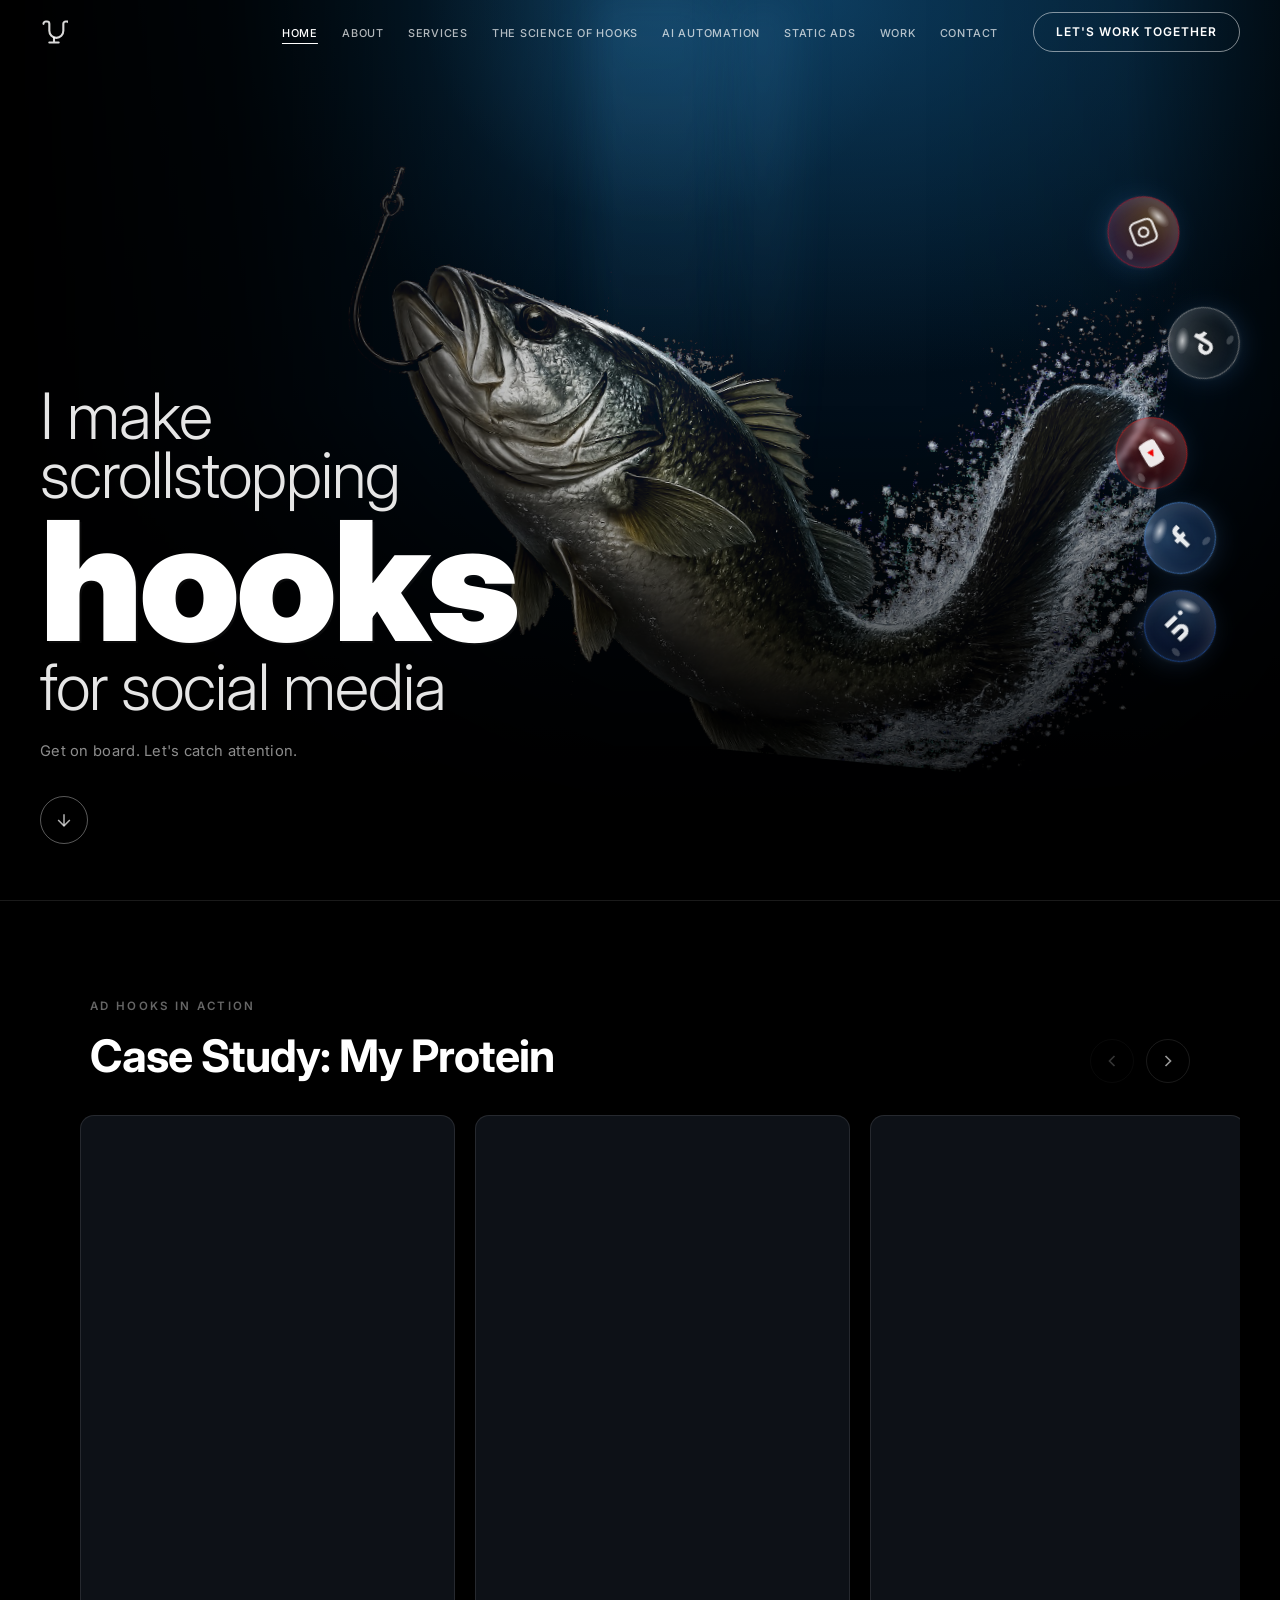
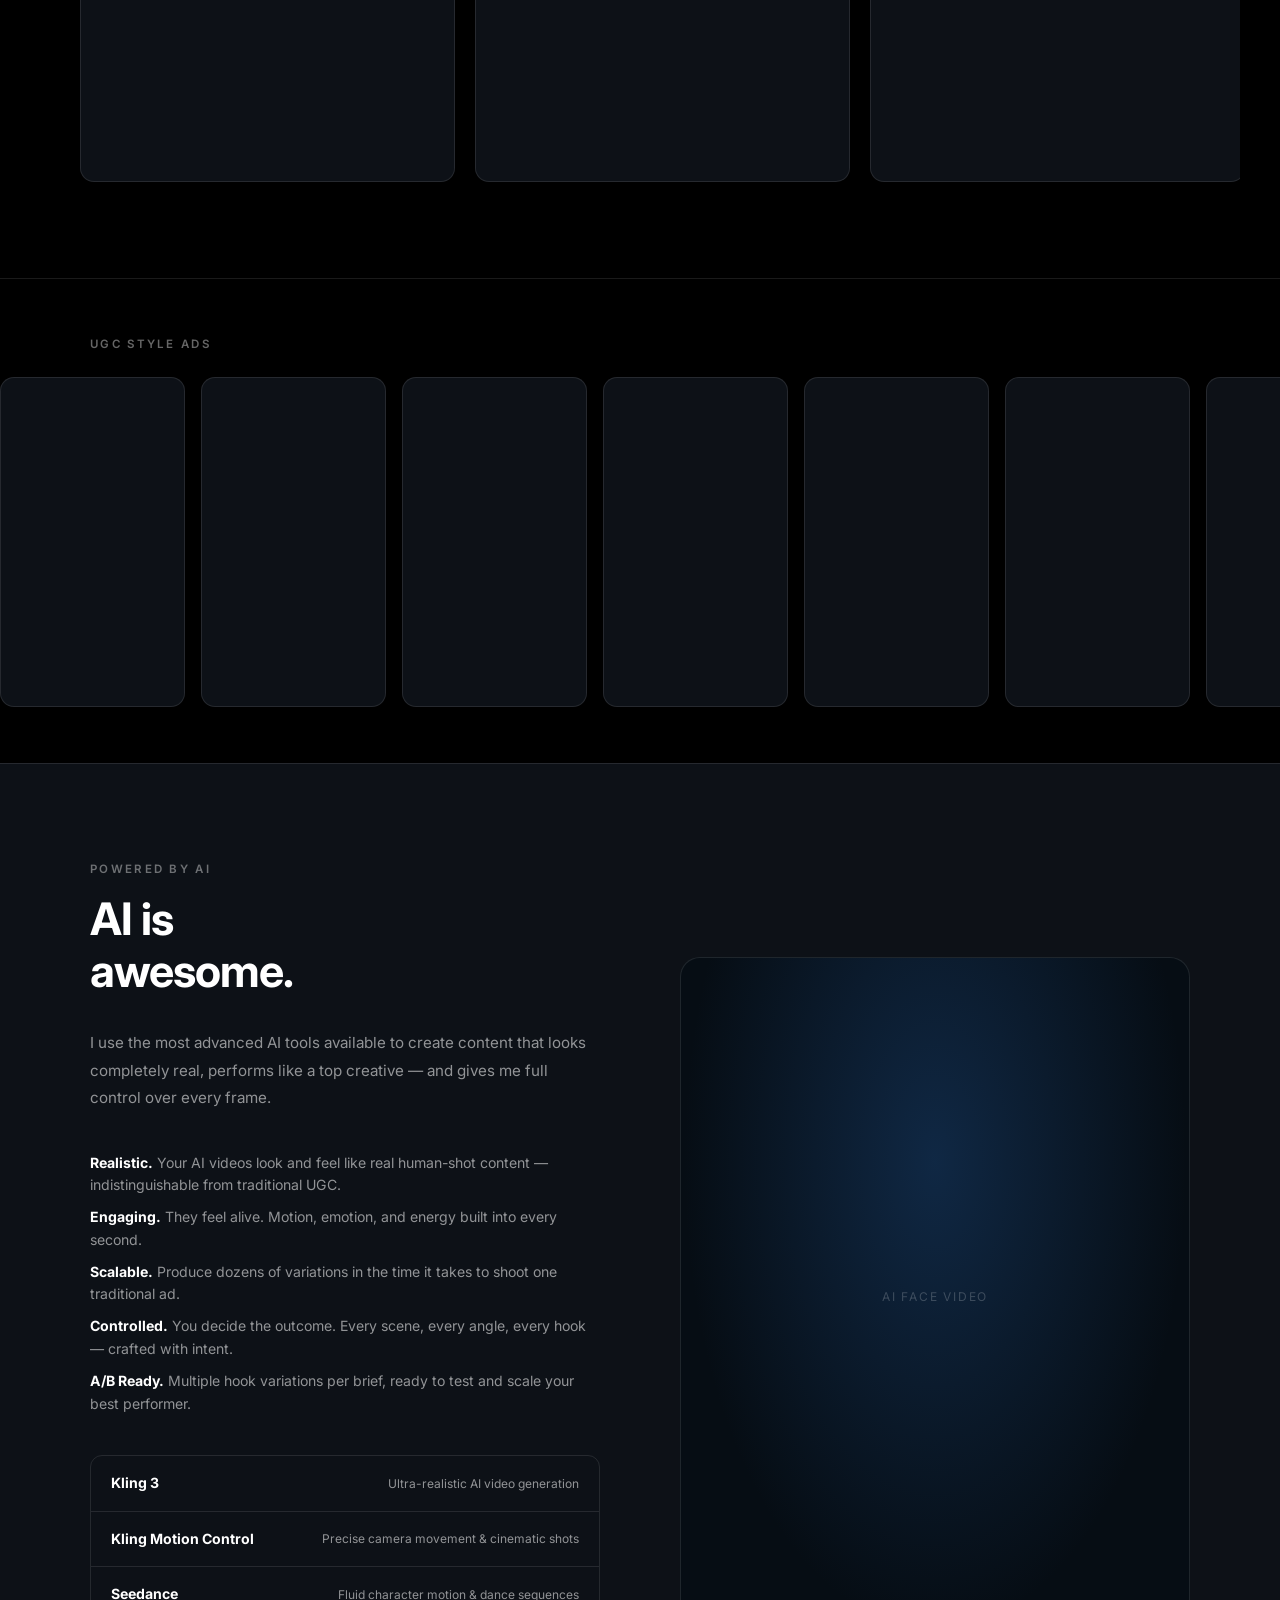
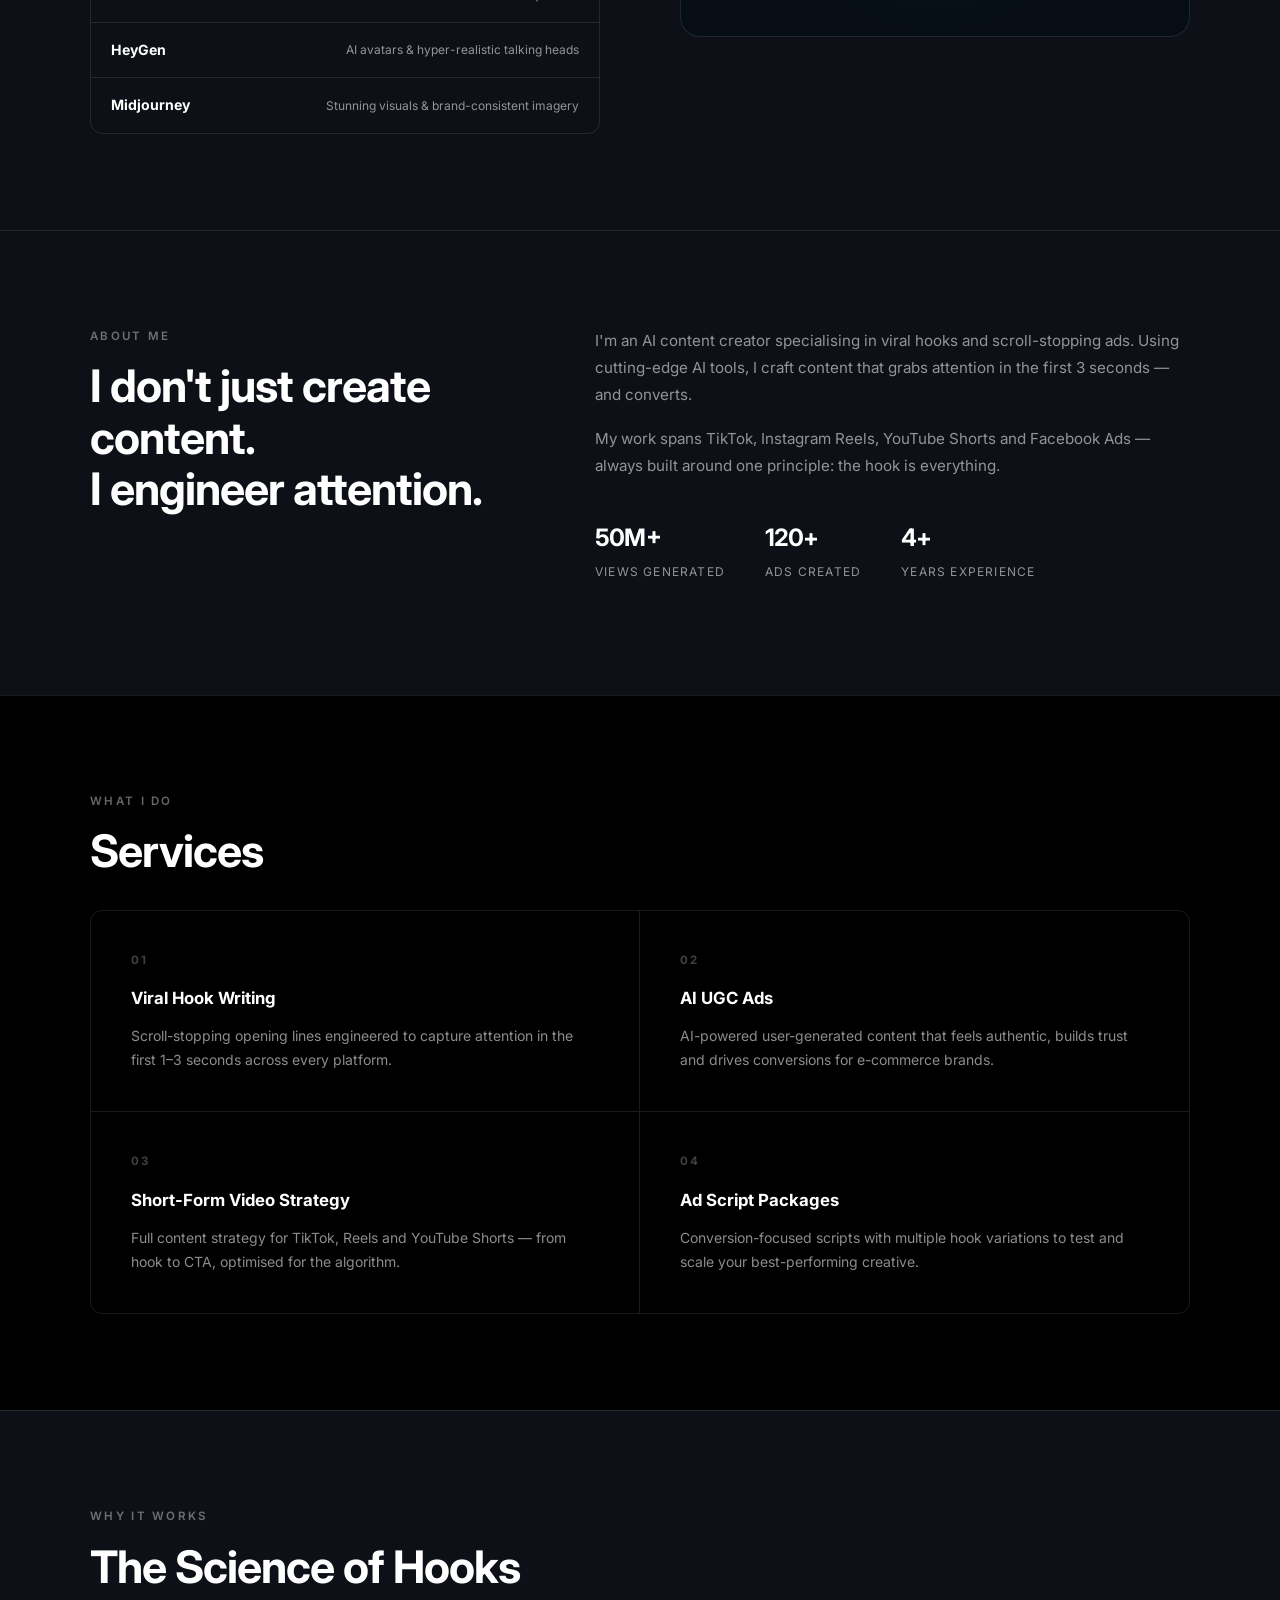
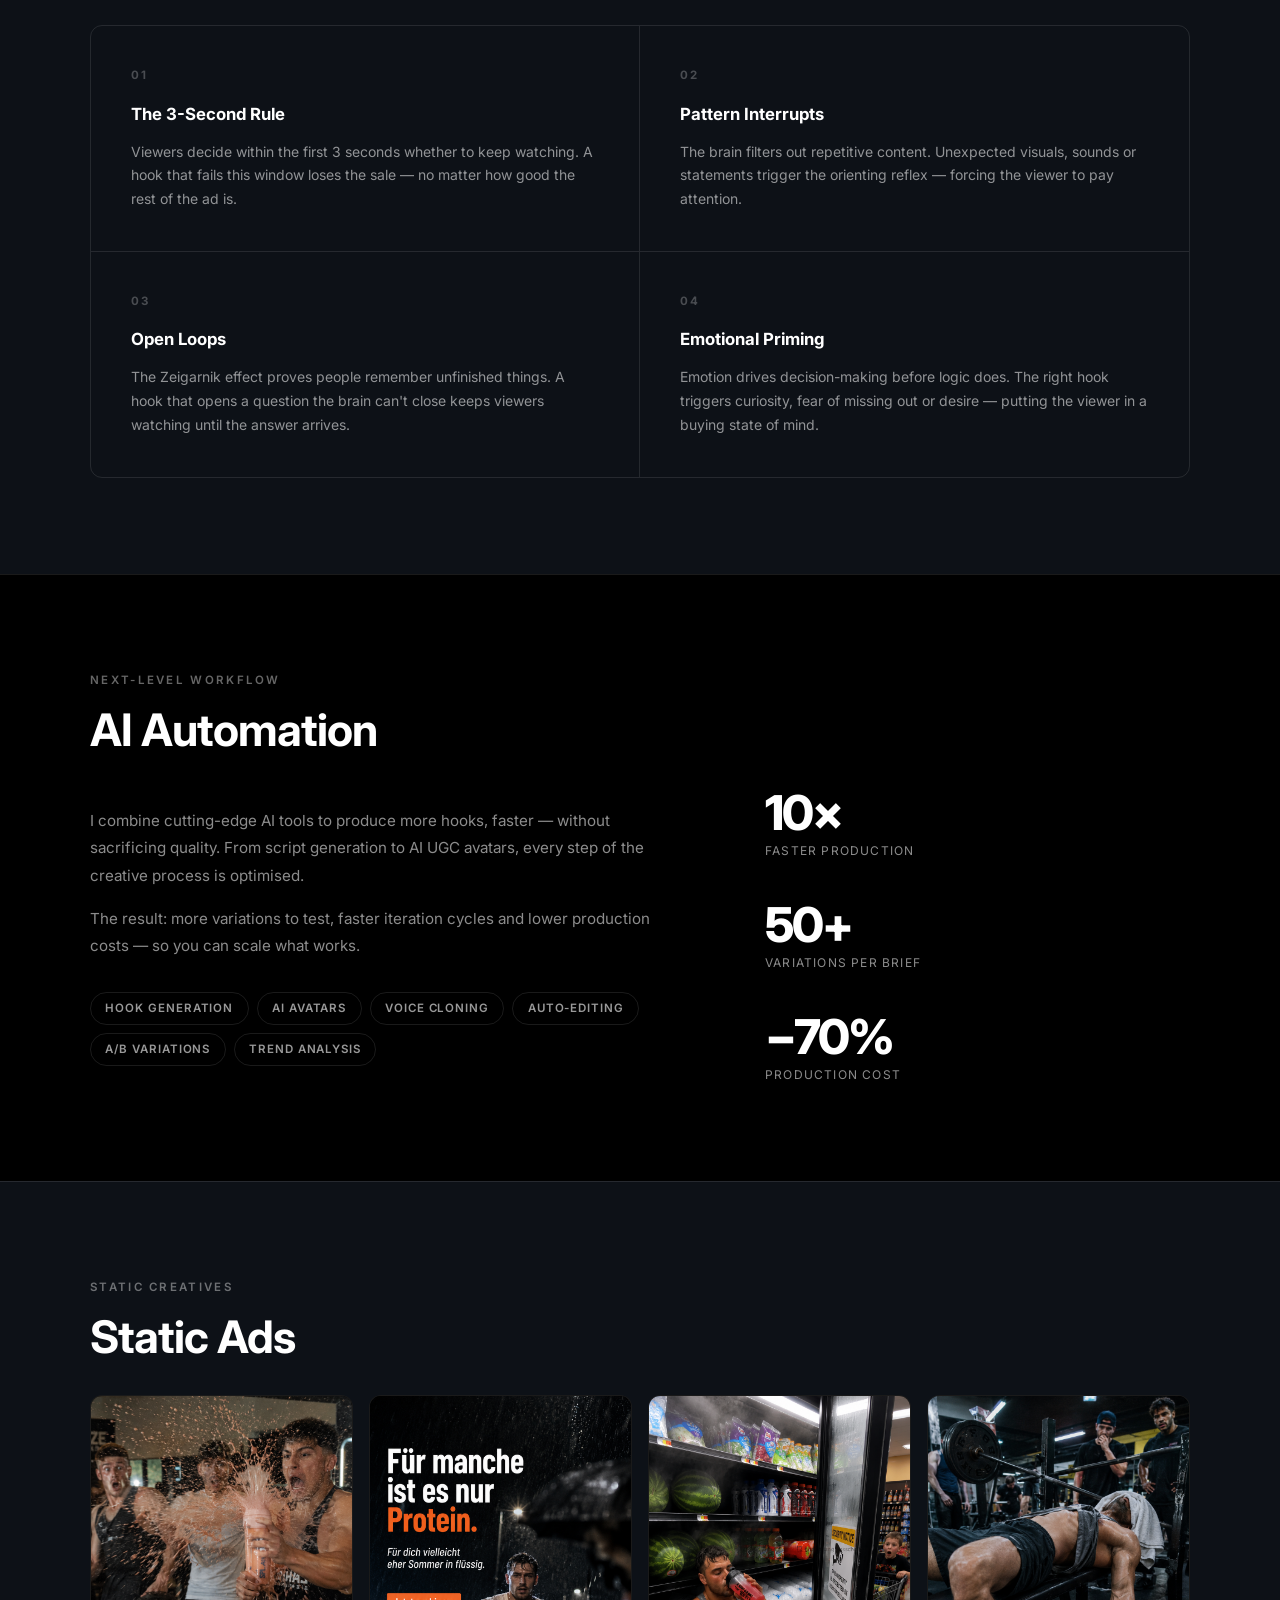
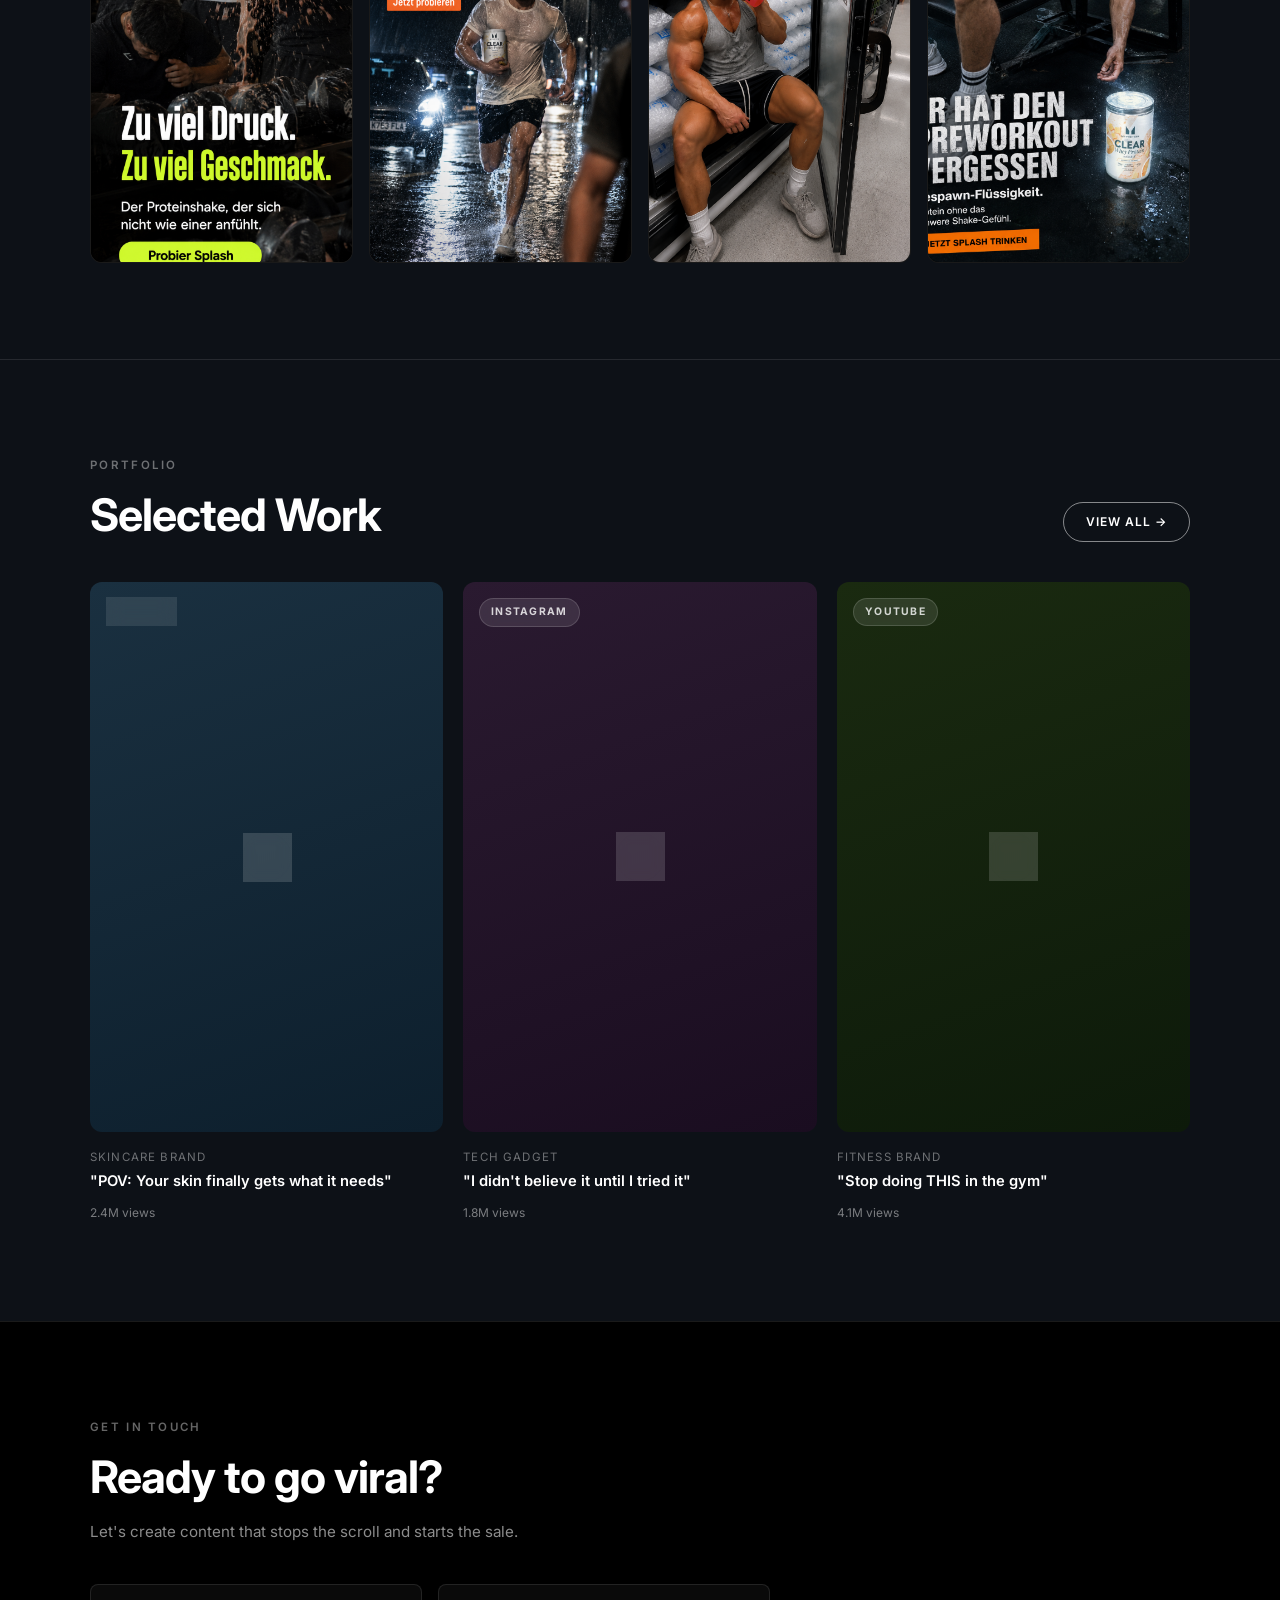
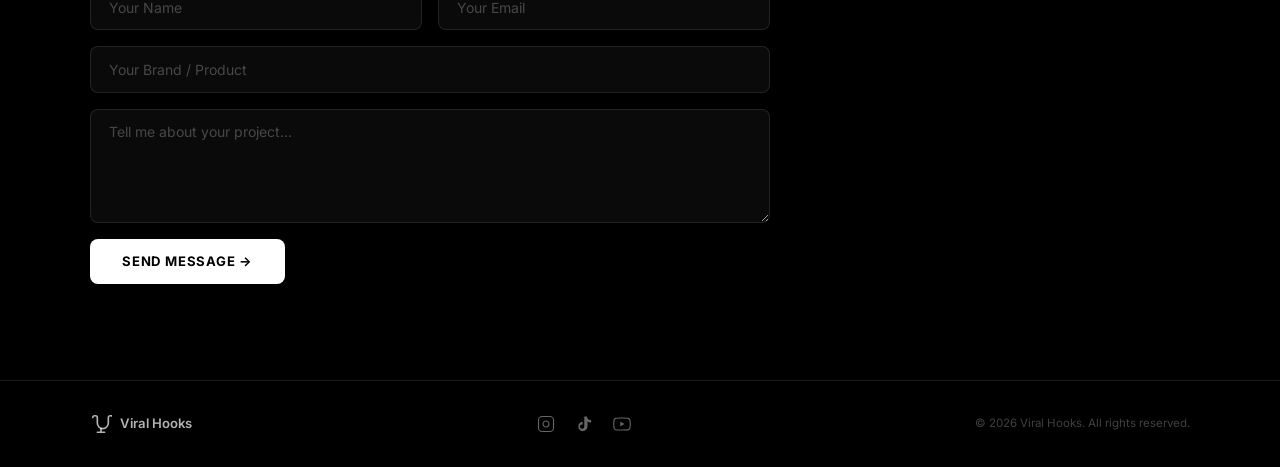
==== commit c082ee2f: "Add video carousel, UGC strip, AI tools section, static ads and all new content Co-Authored-By: Clau" ====
--- a/index.html
+++ b/index.html
@@ -22,6 +22,9 @@
       <li><a href="#home" class="nav-link active">Home</a></li>
       <li><a href="#about" class="nav-link">About</a></li>
       <li><a href="#services" class="nav-link">Services</a></li>
+      <li><a href="#science" class="nav-link">The Science of Hooks</a></li>
+      <li><a href="#automation" class="nav-link">AI Automation</a></li>
+      <li><a href="#static-ads" class="nav-link">Static Ads</a></li>
       <li><a href="#work" class="nav-link">Work</a></li>
       <li><a href="#contact" class="nav-link">Contact</a></li>
     </ul>
@@ -33,8 +36,9 @@
 
   <!-- HERO -->
   <section class="hero" id="home">
+    <div class="hero-ocean"></div>
     <img src="hero-fish.jpg" alt="" class="hero-img" />
-    <div class="hero-bg"></div>
+    <div class="hero-overlay"></div>
 
     <!-- Social media balls -->
     <div class="socials-float">
@@ -55,25 +59,118 @@
       </div>
     </div>
 
-    <!-- Hook element -->
-    <div class="hook-visual">
-      <svg width="60" height="120" viewBox="0 0 60 120" fill="none" stroke="rgba(255,255,255,0.7)" stroke-width="2" stroke-linecap="round">
-        <line x1="30" y1="0" x2="30" y2="40"/>
-        <path d="M30 40 Q30 80 10 90 Q0 95 5 108 Q10 120 25 115"/>
-        <path d="M20 105 L10 112"/>
-      </svg>
-    </div>
 
     <!-- Hero text -->
     <div class="hero-text">
       <h1 class="hero-title">
-        <span class="hero-line1">i make</span>
-        <span class="hero-line2">viral hooks</span>
+        <span class="hero-line1">I make</span>
+        <span class="hero-line1b">scrollstopping</span>
+        <span class="hero-line2">hooks</span>
+        <span class="hero-line3">for social media</span>
       </h1>
-      <p class="hero-sub">Scroll down. Let's catch attention.</p>
+      <p class="hero-sub">Get on board. Let's catch attention.</p>
       <a href="#about" class="scroll-btn" aria-label="Scroll down">
         <svg width="20" height="20" viewBox="0 0 24 24" fill="none" stroke="currentColor" stroke-width="1.8"><line x1="12" y1="5" x2="12" y2="19"/><polyline points="19 12 12 19 5 12"/></svg>
       </a>
+    </div>
+  </section>
+
+  <!-- VIDEOS -->
+  <section class="section videos-section" id="videos">
+    <div class="videos-header container">
+      <div>
+        <p class="tag">Ad Hooks in Action</p>
+        <h2 class="section-title">Case Study: My Protein</h2>
+      </div>
+      <div class="carousel-arrows">
+        <button class="carousel-btn" id="videoPrev" aria-label="Previous">
+          <svg width="20" height="20" viewBox="0 0 24 24" fill="none" stroke="currentColor" stroke-width="2"><polyline points="15 18 9 12 15 6"/></svg>
+        </button>
+        <button class="carousel-btn" id="videoNext" aria-label="Next">
+          <svg width="20" height="20" viewBox="0 0 24 24" fill="none" stroke="currentColor" stroke-width="2"><polyline points="9 18 15 12 9 6"/></svg>
+        </button>
+      </div>
+    </div>
+    <div class="videos-track-wrap">
+      <div class="videos-track" id="videosTrack">
+        <div class="video-wrap"><iframe src="https://www.youtube.com/embed/_6iY9Lt3ENk" title="Ad 1" frameborder="0" allow="autoplay; encrypted-media; picture-in-picture" allowfullscreen></iframe></div>
+        <div class="video-wrap"><iframe src="https://www.youtube.com/embed/FH4UjzoFBOo" title="Ad 2" frameborder="0" allow="autoplay; encrypted-media; picture-in-picture" allowfullscreen></iframe></div>
+        <div class="video-wrap"><iframe src="https://www.youtube.com/embed/kZwknNUDYDI" title="Ad 3" frameborder="0" allow="autoplay; encrypted-media; picture-in-picture" allowfullscreen></iframe></div>
+      </div>
+    </div>
+  </section>
+
+  <!-- UGC STRIP -->
+  <section class="ugc-section">
+    <div class="ugc-header container">
+      <p class="tag">UGC Style Ads</p>
+    </div>
+    <div class="ugc-track-wrap">
+      <div class="ugc-track">
+        <div class="ugc-item"><iframe src="https://www.youtube.com/embed/IKZ2VFSUlDA?autoplay=1&mute=1&controls=0&loop=1&playlist=IKZ2VFSUlDA&rel=0" frameborder="0" allow="autoplay; encrypted-media"></iframe></div>
+        <div class="ugc-item"><iframe src="https://www.youtube.com/embed/teIpDWu3i1w?autoplay=1&mute=1&controls=0&loop=1&playlist=teIpDWu3i1w&rel=0" frameborder="0" allow="autoplay; encrypted-media"></iframe></div>
+        <div class="ugc-item"><iframe src="https://www.youtube.com/embed/eWE8GXnM3So?autoplay=1&mute=1&controls=0&loop=1&playlist=eWE8GXnM3So&rel=0" frameborder="0" allow="autoplay; encrypted-media"></iframe></div>
+        <div class="ugc-item"><iframe src="https://www.youtube.com/embed/-N_n_AnZw-E?autoplay=1&mute=1&controls=0&loop=1&playlist=-N_n_AnZw-E&rel=0" frameborder="0" allow="autoplay; encrypted-media"></iframe></div>
+        <div class="ugc-item"><iframe src="https://www.youtube.com/embed/aW1FWvrPibY?autoplay=1&mute=1&controls=0&loop=1&playlist=aW1FWvrPibY&rel=0" frameborder="0" allow="autoplay; encrypted-media"></iframe></div>
+        <div class="ugc-item"><iframe src="https://www.youtube.com/embed/p4i6JBX7vxY?autoplay=1&mute=1&controls=0&loop=1&playlist=p4i6JBX7vxY&rel=0" frameborder="0" allow="autoplay; encrypted-media"></iframe></div>
+        <div class="ugc-item"><iframe src="https://www.youtube.com/embed/qR33sTS960I?autoplay=1&mute=1&controls=0&loop=1&playlist=qR33sTS960I&rel=0" frameborder="0" allow="autoplay; encrypted-media"></iframe></div>
+        <!-- duplicate for seamless loop -->
+        <div class="ugc-item"><iframe src="https://www.youtube.com/embed/IKZ2VFSUlDA?autoplay=1&mute=1&controls=0&loop=1&playlist=IKZ2VFSUlDA&rel=0" frameborder="0" allow="autoplay; encrypted-media"></iframe></div>
+        <div class="ugc-item"><iframe src="https://www.youtube.com/embed/teIpDWu3i1w?autoplay=1&mute=1&controls=0&loop=1&playlist=teIpDWu3i1w&rel=0" frameborder="0" allow="autoplay; encrypted-media"></iframe></div>
+        <div class="ugc-item"><iframe src="https://www.youtube.com/embed/eWE8GXnM3So?autoplay=1&mute=1&controls=0&loop=1&playlist=eWE8GXnM3So&rel=0" frameborder="0" allow="autoplay; encrypted-media"></iframe></div>
+        <div class="ugc-item"><iframe src="https://www.youtube.com/embed/-N_n_AnZw-E?autoplay=1&mute=1&controls=0&loop=1&playlist=-N_n_AnZw-E&rel=0" frameborder="0" allow="autoplay; encrypted-media"></iframe></div>
+        <div class="ugc-item"><iframe src="https://www.youtube.com/embed/aW1FWvrPibY?autoplay=1&mute=1&controls=0&loop=1&playlist=aW1FWvrPibY&rel=0" frameborder="0" allow="autoplay; encrypted-media"></iframe></div>
+        <div class="ugc-item"><iframe src="https://www.youtube.com/embed/p4i6JBX7vxY?autoplay=1&mute=1&controls=0&loop=1&playlist=p4i6JBX7vxY&rel=0" frameborder="0" allow="autoplay; encrypted-media"></iframe></div>
+        <div class="ugc-item"><iframe src="https://www.youtube.com/embed/qR33sTS960I?autoplay=1&mute=1&controls=0&loop=1&playlist=qR33sTS960I&rel=0" frameborder="0" allow="autoplay; encrypted-media"></iframe></div>
+      </div>
+    </div>
+  </section>
+
+  <!-- AI TOOLS -->
+  <section class="section ai-tools-section" id="ai-tools">
+    <div class="container ai-tools-grid">
+      <div class="ai-tools-left">
+        <p class="tag">Powered by AI</p>
+        <h2 class="section-title">AI is<br/>awesome.</h2>
+        <p class="ai-tools-intro">I use the most advanced AI tools available to create content that looks completely real, performs like a top creative — and gives me full control over every frame.</p>
+        <div class="ai-claims">
+          <p><strong>Realistic.</strong> Your AI videos look and feel like real human-shot content — indistinguishable from traditional UGC.</p>
+          <p><strong>Engaging.</strong> They feel alive. Motion, emotion, and energy built into every second.</p>
+          <p><strong>Scalable.</strong> Produce dozens of variations in the time it takes to shoot one traditional ad.</p>
+          <p><strong>Controlled.</strong> You decide the outcome. Every scene, every angle, every hook — crafted with intent.</p>
+          <p><strong>A/B Ready.</strong> Multiple hook variations per brief, ready to test and scale your best performer.</p>
+        </div>
+        <div class="ai-pills-list">
+          <div class="ai-pill-item">
+            <span class="ai-pill-name">Kling 3</span>
+            <span class="ai-pill-desc">Ultra-realistic AI video generation</span>
+          </div>
+          <div class="ai-pill-item">
+            <span class="ai-pill-name">Kling Motion Control</span>
+            <span class="ai-pill-desc">Precise camera movement & cinematic shots</span>
+          </div>
+          <div class="ai-pill-item">
+            <span class="ai-pill-name">Seedance</span>
+            <span class="ai-pill-desc">Fluid character motion & dance sequences</span>
+          </div>
+          <div class="ai-pill-item">
+            <span class="ai-pill-name">HeyGen</span>
+            <span class="ai-pill-desc">AI avatars & hyper-realistic talking heads</span>
+          </div>
+          <div class="ai-pill-item">
+            <span class="ai-pill-name">Midjourney</span>
+            <span class="ai-pill-desc">Stunning visuals & brand-consistent imagery</span>
+          </div>
+        </div>
+      </div>
+      <div class="ai-tools-right">
+        <div class="ai-video-wrap">
+          <video src="ai-face.mp4" autoplay muted loop playsinline></video>
+          <div class="ai-video-placeholder">
+            <span>AI Face Video</span>
+          </div>
+        </div>
+      </div>
     </div>
   </section>
 
@@ -124,6 +221,77 @@
           <h3>Ad Script Packages</h3>
           <p>Conversion-focused scripts with multiple hook variations to test and scale your best-performing creative.</p>
         </div>
+      </div>
+    </div>
+  </section>
+
+  <!-- SCIENCE OF HOOKS -->
+  <section class="section science-section" id="science">
+    <div class="container">
+      <p class="tag">Why it works</p>
+      <h2 class="section-title">The Science of Hooks</h2>
+      <div class="science-grid">
+        <div class="science-card">
+          <span class="science-num">01</span>
+          <h3>The 3-Second Rule</h3>
+          <p>Viewers decide within the first 3 seconds whether to keep watching. A hook that fails this window loses the sale — no matter how good the rest of the ad is.</p>
+        </div>
+        <div class="science-card">
+          <span class="science-num">02</span>
+          <h3>Pattern Interrupts</h3>
+          <p>The brain filters out repetitive content. Unexpected visuals, sounds or statements trigger the orienting reflex — forcing the viewer to pay attention.</p>
+        </div>
+        <div class="science-card">
+          <span class="science-num">03</span>
+          <h3>Open Loops</h3>
+          <p>The Zeigarnik effect proves people remember unfinished things. A hook that opens a question the brain can't close keeps viewers watching until the answer arrives.</p>
+        </div>
+        <div class="science-card">
+          <span class="science-num">04</span>
+          <h3>Emotional Priming</h3>
+          <p>Emotion drives decision-making before logic does. The right hook triggers curiosity, fear of missing out or desire — putting the viewer in a buying state of mind.</p>
+        </div>
+      </div>
+    </div>
+  </section>
+
+  <!-- AI AUTOMATISATION -->
+  <section class="section automation-section" id="automation">
+    <div class="container">
+      <p class="tag">Next-level workflow</p>
+      <h2 class="section-title">AI Automation</h2>
+      <div class="automation-grid">
+        <div class="automation-left">
+          <p>I combine cutting-edge AI tools to produce more hooks, faster — without sacrificing quality. From script generation to AI UGC avatars, every step of the creative process is optimised.</p>
+          <p>The result: more variations to test, faster iteration cycles and lower production costs — so you can scale what works.</p>
+          <div class="auto-pills">
+            <span class="pill">Hook Generation</span>
+            <span class="pill">AI Avatars</span>
+            <span class="pill">Voice Cloning</span>
+            <span class="pill">Auto-Editing</span>
+            <span class="pill">A/B Variations</span>
+            <span class="pill">Trend Analysis</span>
+          </div>
+        </div>
+        <div class="automation-right">
+          <div class="auto-stat"><span class="auto-n">10×</span><p>faster production</p></div>
+          <div class="auto-stat"><span class="auto-n">50+</span><p>variations per brief</p></div>
+          <div class="auto-stat"><span class="auto-n">−70%</span><p>production cost</p></div>
+        </div>
+      </div>
+    </div>
+  </section>
+
+  <!-- STATIC ADS -->
+  <section class="section static-ads-section" id="static-ads">
+    <div class="container">
+      <p class="tag">Static Creatives</p>
+      <h2 class="section-title">Static Ads</h2>
+      <div class="static-grid">
+        <div class="static-card"><img src="static-1.png" alt="Static Ad 1" /></div>
+        <div class="static-card"><img src="static-2.png" alt="Static Ad 2" /></div>
+        <div class="static-card"><img src="static-3.png" alt="Static Ad 3" /></div>
+        <div class="static-card"><img src="static-4.png" alt="Static Ad 4" /></div>
       </div>
     </div>
   </section>
--- a/style.css
+++ b/style.css
@@ -2,7 +2,7 @@
 *, *::before, *::after { box-sizing: border-box; margin: 0; padding: 0; }
 
 :root {
-  --bg:     #080c10;
+  --bg:     #000000;
   --bg2:    #0d1117;
   --text:   #ffffff;
   --muted:  rgba(255,255,255,0.55);
@@ -47,17 +47,18 @@
 .nav-links {
   display: flex;
   align-items: center;
-  gap: 2.5rem;
+  gap: 1.5rem;
   list-style: none;
   position: absolute;
   left: 50%;
   transform: translateX(-50%);
+  white-space: nowrap;
 }
 
 .nav-link {
-  font-size: 0.78rem;
+  font-size: 0.68rem;
   font-weight: 500;
-  letter-spacing: 0.1em;
+  letter-spacing: 0.07em;
   text-transform: uppercase;
   color: rgba(255,255,255,0.7);
   transition: color var(--tr);
@@ -143,68 +144,156 @@
 /* Hero image — animated via JS */
 .hero-img {
   position: absolute;
-  inset: 0;
-  width: 100%;
-  height: 100%;
-  object-fit: cover;
+  top: -2%;
+  left: 28%;
+  width: 65%;
+  height: 104%;
+  object-fit: contain;
   object-position: center center;
-  z-index: 0;
+  z-index: 1;
   transform-origin: 19% 13%;
   will-change: transform;
-}
-
-/* Overlays over the photo */
-.hero-bg {
+  mix-blend-mode: lighten;
+}
+
+/* Layer 1 — underwater background (behind fish) */
+.hero-ocean {
   position: absolute;
   inset: 0;
-  z-index: 1;
-  /* Bottom-left dark: text readable */
-  /* Right side semi-dark: social balls pop */
+  z-index: 0;
   background:
-    linear-gradient(to top,  rgba(2,5,12,0.96) 0%, rgba(2,5,12,0.5) 35%, transparent 65%),
-    linear-gradient(to right, rgba(2,5,12,0.55) 0%, transparent 55%),
-    linear-gradient(to left,  rgba(2,5,12,0.25) 0%, transparent 50%);
+    radial-gradient(ellipse 70% 60% at 65% 0%, rgba(15,70,110,0.7) 0%, transparent 70%),
+    radial-gradient(ellipse 35% 45% at 52% 0%, rgba(60,140,190,0.3) 0%, transparent 55%),
+    linear-gradient(to bottom, #021828 0%, #010e1a 45%, #000 100%);
+}
+.hero-ocean::before,
+.hero-ocean::after {
+  content: '';
+  position: absolute;
+  top: 0;
+  background: linear-gradient(to bottom, rgba(80,170,230,0.09), transparent);
+  filter: blur(20px);
+  pointer-events: none;
+}
+.hero-ocean::before {
+  left: 46%; width: 130px; height: 70%;
+  transform-origin: top center;
+  animation: ray1 7s ease-in-out infinite;
+}
+.hero-ocean::after {
+  left: 57%; width: 65px; height: 60%;
+  transform-origin: top center;
+  animation: ray2 9s ease-in-out infinite;
+}
+@keyframes ray1 {
+  0%, 100% { opacity: 0.7; transform: rotate(-10deg); }
+  50%       { opacity: 1;   transform: rotate(-5deg); }
+}
+@keyframes ray2 {
+  0%, 100% { opacity: 0.5; transform: rotate(8deg); }
+  50%       { opacity: 0.9; transform: rotate(13deg); }
+}
+
+/* Layer 3 — transparent overlay (on top of fish) */
+.hero-overlay {
+  position: absolute;
+  inset: 0;
+  z-index: 2;
+  background:
+    linear-gradient(to top,   #000 0%, rgba(0,0,0,0.6) 28%, transparent 55%),
+    linear-gradient(to right, #000 0%, rgba(0,0,0,0.8) 18%, transparent 48%),
+    linear-gradient(to left,  rgba(0,0,0,0.6) 0%, rgba(0,0,0,0.1) 12%, transparent 28%);
 }
 
 /* ===== SOCIAL BALLS ===== */
 .socials-float {
-  position: absolute;
-  right: 7%;
-  top: 50%;
-  transform: translateY(-50%);
-  display: flex;
-  flex-direction: column;
-  gap: 1.2rem;
-  z-index: 3;
+  position: absolute !important;
+  right: 5% !important;
+  top: 50% !important;
+  transform: translateY(-50%) !important;
+  display: flex !important;
+  flex-direction: column !important;
+  gap: 1rem !important;
+  z-index: 100 !important;
 }
 
 .ball {
-  width: 70px;
-  height: 70px;
+  width: 72px;
+  height: 72px;
   border-radius: 50%;
   display: flex;
   align-items: center;
   justify-content: center;
-  box-shadow: 0 8px 30px rgba(0,0,0,0.5), inset 0 -4px 12px rgba(0,0,0,0.3), inset 0 4px 8px rgba(255,255,255,0.15);
-  animation: float 4s ease-in-out infinite;
-}
-.ball svg { width: 32px; height: 32px; }
-
-.ball-ig { background: radial-gradient(circle at 35% 35%, #f09433 0%, #e6683c 25%, #dc2743 50%, #cc2366 75%, #bc1888 100%); }
-.ball-tt { background: radial-gradient(circle at 35% 35%, #2a2a2a 0%, #111 100%); }
-.ball-yt { background: radial-gradient(circle at 35% 35%, #ff4444 0%, #cc0000 100%); }
-.ball-fb { background: radial-gradient(circle at 35% 35%, #3b82f6 0%, #1d4ed8 100%); }
-.ball-li { background: radial-gradient(circle at 35% 35%, #3b82f6 0%, #1d40af 100%); }
+  position: relative;
+  background: radial-gradient(circle at 38% 35%,
+    rgba(255,255,255,0.18) 0%,
+    rgba(180,220,255,0.07) 40%,
+    rgba(100,180,255,0.04) 70%,
+    transparent 100%);
+  border: 1.5px solid rgba(255,255,255,0.22);
+  box-shadow:
+    0 4px 24px rgba(80,160,255,0.15),
+    0 1px 4px rgba(255,255,255,0.08),
+    inset 0 -8px 20px rgba(100,180,255,0.08),
+    inset 0 8px 16px rgba(255,255,255,0.14);
+  backdrop-filter: blur(2px);
+}
+
+/* Top highlight — main bubble shine */
+.ball::before {
+  content: '';
+  position: absolute;
+  top: 9px;
+  left: 13px;
+  width: 26px;
+  height: 13px;
+  background: radial-gradient(ellipse, rgba(255,255,255,0.7) 0%, rgba(255,255,255,0.1) 60%, transparent 100%);
+  border-radius: 50%;
+  transform: rotate(-25deg);
+  pointer-events: none;
+}
+
+/* Small bottom glint */
+.ball::after {
+  content: '';
+  position: absolute;
+  bottom: 11px;
+  right: 14px;
+  width: 10px;
+  height: 6px;
+  background: rgba(255,255,255,0.2);
+  border-radius: 50%;
+  pointer-events: none;
+}
+
+.ball svg {
+  width: 28px;
+  height: 28px;
+  position: relative;
+  z-index: 1;
+  filter: drop-shadow(0 1px 3px rgba(0,0,0,0.4));
+  opacity: 0.9;
+}
+
+.ball-ig { background: radial-gradient(circle at 38% 35%, rgba(240,148,51,0.35) 0%, rgba(220,39,67,0.2) 60%, rgba(188,24,136,0.1) 100%); border-color: rgba(220,39,67,0.5); }
+.ball-tt { background: radial-gradient(circle at 38% 35%, rgba(255,255,255,0.18) 0%, rgba(80,80,80,0.12) 60%, rgba(0,0,0,0.08) 100%); border-color: rgba(255,255,255,0.4); }
+.ball-yt { background: radial-gradient(circle at 38% 35%, rgba(255,80,80,0.35) 0%, rgba(200,0,0,0.2) 60%, rgba(150,0,0,0.08) 100%); border-color: rgba(255,50,50,0.5); }
+.ball-fb { background: radial-gradient(circle at 38% 35%, rgba(96,165,250,0.35) 0%, rgba(59,130,246,0.2) 60%, rgba(29,78,216,0.08) 100%); border-color: rgba(96,165,250,0.5); }
+.ball-li { background: radial-gradient(circle at 38% 35%, rgba(96,165,250,0.3) 0%, rgba(29,64,174,0.18) 60%, rgba(29,64,174,0.06) 100%); border-color: rgba(59,130,246,0.45); }
 
 /* ===== HOOK VISUAL ===== */
 .hook-visual {
   position: absolute;
   top: 0;
-  left: calc(50% - 80px);
-  z-index: 3;
-  opacity: 0.65;
+  left: 31%;
+  z-index: 10;
+  opacity: 1;
   animation: hookSwing 4s ease-in-out infinite;
   transform-origin: top center;
+}
+.hook-visual svg {
+  width: 60px;
+  height: 38vh;
 }
 
 @keyframes hookSwing {
@@ -215,7 +304,7 @@
 /* ===== HERO TEXT ===== */
 .hero-text {
   position: relative;
-  z-index: 3;
+  z-index: 10;
   padding: 0 2.5rem 3.5rem;
   max-width: 860px;
 }
@@ -228,9 +317,16 @@
 }
 
 .hero-line1 {
-  font-size: clamp(3rem, 7vw, 6rem);
+  font-size: clamp(2rem, 5vw, 4.5rem);
   font-weight: 300;
-  letter-spacing: -2px;
+  letter-spacing: -1px;
+  color: rgba(255,255,255,0.9);
+}
+
+.hero-line1b {
+  font-size: clamp(2rem, 5vw, 4.5rem);
+  font-weight: 300;
+  letter-spacing: -1px;
   color: rgba(255,255,255,0.9);
 }
 
@@ -247,6 +343,13 @@
   -webkit-text-stroke: 0px;
 }
 
+.hero-line3 {
+  font-size: clamp(2rem, 5vw, 4.5rem);
+  font-weight: 300;
+  letter-spacing: -1px;
+  color: rgba(255,255,255,0.9);
+}
+
 .hero-sub {
   font-size: 0.92rem;
   color: rgba(255,255,255,0.55);
@@ -295,6 +398,213 @@
   margin-bottom: 2rem;
 }
 
+/* ===== VIDEOS ===== */
+.videos-section { border-top: 1px solid var(--border); padding-bottom: 6rem; }
+
+.videos-header {
+  display: flex;
+  justify-content: space-between;
+  align-items: flex-end;
+  margin-bottom: 2rem;
+}
+.videos-header .section-title { margin-bottom: 0; }
+
+.carousel-arrows { display: flex; gap: 0.75rem; }
+
+.carousel-btn {
+  width: 44px; height: 44px;
+  border-radius: 50%;
+  border: 1px solid var(--border);
+  background: none;
+  color: rgba(255,255,255,0.6);
+  display: flex; align-items: center; justify-content: center;
+  cursor: pointer;
+  transition: border-color var(--tr), color var(--tr), background var(--tr);
+}
+.carousel-btn:hover {
+  border-color: rgba(255,255,255,0.5);
+  color: #fff;
+  background: rgba(255,255,255,0.06);
+}
+
+.videos-track-wrap {
+  overflow: hidden;
+  padding: 0 2.5rem;
+}
+
+.videos-track {
+  display: flex;
+  gap: 1.25rem;
+  transition: transform 0.45s cubic-bezier(0.4, 0, 0.2, 1);
+  will-change: transform;
+}
+
+.video-wrap {
+  flex: 0 0 calc((100vw - 5rem) / 3.2);
+  aspect-ratio: 9 / 16;
+  border-radius: 14px;
+  overflow: hidden;
+  background: var(--bg2);
+  border: 1px solid var(--border);
+  position: relative;
+}
+.video-wrap iframe {
+  position: absolute;
+  inset: 0;
+  width: 100%;
+  height: 100%;
+  border: none;
+}
+
+@media (max-width: 768px) {
+  .video-wrap { flex: 0 0 80vw; }
+}
+
+/* ===== UGC STRIP ===== */
+.ugc-section {
+  border-top: 1px solid var(--border);
+  padding: 3.5rem 0;
+  overflow: hidden;
+}
+
+.ugc-header {
+  margin-bottom: 1.5rem;
+}
+
+.ugc-track-wrap {
+  overflow: hidden;
+  width: 100%;
+}
+
+.ugc-track {
+  display: flex;
+  gap: 1rem;
+  width: max-content;
+  animation: ugc-scroll 28s linear infinite;
+}
+.ugc-track:hover { animation-play-state: paused; }
+
+@keyframes ugc-scroll {
+  0%   { transform: translateX(0); }
+  100% { transform: translateX(-50%); }
+}
+
+.ugc-item {
+  flex: 0 0 185px;
+  height: 330px;
+  border-radius: 14px;
+  overflow: hidden;
+  background: var(--bg2);
+  border: 1px solid var(--border);
+  position: relative;
+}
+
+.ugc-item iframe {
+  position: absolute;
+  inset: 0;
+  width: 100%;
+  height: 100%;
+  border: none;
+  pointer-events: none;
+}
+
+.ugc-ph {
+  background: linear-gradient(160deg, #111827 0%, #0a0f1a 100%);
+}
+
+/* ===== AI TOOLS ===== */
+.ai-tools-section { border-top: 1px solid var(--border); background: var(--bg2); }
+
+.ai-tools-grid {
+  display: grid;
+  grid-template-columns: 1fr 1fr;
+  gap: 5rem;
+  align-items: center;
+}
+@media (max-width: 768px) { .ai-tools-grid { grid-template-columns: 1fr; gap: 3rem; } }
+
+.ai-tools-intro {
+  font-size: 0.95rem;
+  color: var(--muted);
+  line-height: 1.8;
+  margin-bottom: 2.5rem;
+}
+
+.ai-claims {
+  display: flex;
+  flex-direction: column;
+  gap: 0.6rem;
+  margin-bottom: 2.5rem;
+}
+.ai-claims p {
+  font-size: 0.88rem;
+  color: var(--muted);
+  line-height: 1.6;
+}
+.ai-claims strong {
+  color: #fff;
+  font-weight: 700;
+}
+
+.ai-pills-list {
+  display: flex;
+  flex-direction: column;
+  gap: 0;
+  border: 1px solid var(--border);
+  border-radius: 12px;
+  overflow: hidden;
+}
+
+.ai-pill-item {
+  display: flex;
+  justify-content: space-between;
+  align-items: center;
+  padding: 1rem 1.25rem;
+  border-bottom: 1px solid var(--border);
+  transition: background var(--tr);
+}
+.ai-pill-item:last-child { border-bottom: none; }
+.ai-pill-item:hover { background: rgba(255,255,255,0.04); }
+
+.ai-pill-name {
+  font-size: 0.88rem;
+  font-weight: 700;
+  color: #fff;
+}
+.ai-pill-desc {
+  font-size: 0.75rem;
+  color: var(--muted);
+  text-align: right;
+}
+
+.ai-video-wrap {
+  position: relative;
+  aspect-ratio: 3 / 4;
+  border-radius: 20px;
+  overflow: hidden;
+  border: 1px solid var(--border);
+  background: #060d14;
+}
+.ai-video-wrap video {
+  position: absolute;
+  inset: 0;
+  width: 100%;
+  height: 100%;
+  object-fit: cover;
+}
+.ai-video-placeholder {
+  position: absolute;
+  inset: 0;
+  display: flex;
+  align-items: center;
+  justify-content: center;
+  background: radial-gradient(ellipse at 50% 30%, rgba(30,80,140,0.4) 0%, transparent 70%);
+  font-size: 0.75rem;
+  color: rgba(255,255,255,0.2);
+  letter-spacing: 0.15em;
+  text-transform: uppercase;
+}
+
 /* ===== ABOUT ===== */
 .about-section { background: var(--bg2); border-top: 1px solid var(--border); }
 
@@ -370,6 +680,120 @@
   font-size: 0.875rem;
   color: var(--muted);
   line-height: 1.7;
+}
+
+/* ===== SCIENCE OF HOOKS ===== */
+.science-section { background: var(--bg2); border-top: 1px solid var(--border); }
+
+.science-grid {
+  display: grid;
+  grid-template-columns: repeat(2, 1fr);
+  gap: 0;
+  border: 1px solid var(--border);
+  border-radius: 12px;
+  overflow: hidden;
+  margin-top: 1rem;
+}
+@media (max-width: 700px) { .science-grid { grid-template-columns: 1fr; } }
+
+.science-card {
+  padding: 2.5rem;
+  border-right: 1px solid var(--border);
+  border-bottom: 1px solid var(--border);
+  transition: background var(--tr);
+}
+.science-card:nth-child(even) { border-right: none; }
+.science-card:nth-child(3),
+.science-card:nth-child(4) { border-bottom: none; }
+.science-card:hover { background: rgba(255,255,255,0.03); }
+
+.science-num {
+  font-size: 0.72rem;
+  font-weight: 700;
+  letter-spacing: 0.15em;
+  color: rgba(255,255,255,0.25);
+  display: block;
+  margin-bottom: 1rem;
+}
+.science-card h3 { font-size: 1.05rem; font-weight: 700; margin-bottom: 0.75rem; }
+.science-card p  { font-size: 0.875rem; color: var(--muted); line-height: 1.7; }
+
+/* ===== AI AUTOMATISATION ===== */
+.automation-section { border-top: 1px solid var(--border); }
+
+.automation-grid {
+  display: grid;
+  grid-template-columns: 1.4fr 1fr;
+  gap: 5rem;
+  align-items: center;
+}
+@media (max-width: 768px) { .automation-grid { grid-template-columns: 1fr; gap: 2.5rem; } }
+
+.automation-left p {
+  color: var(--muted);
+  font-size: 0.95rem;
+  line-height: 1.8;
+  margin-bottom: 1rem;
+}
+
+.auto-pills {
+  display: flex;
+  flex-wrap: wrap;
+  gap: 0.5rem;
+  margin-top: 2rem;
+}
+.pill {
+  font-size: 0.72rem;
+  font-weight: 600;
+  letter-spacing: 0.08em;
+  text-transform: uppercase;
+  padding: 0.4rem 0.9rem;
+  border: 1px solid var(--border);
+  border-radius: 100px;
+  color: rgba(255,255,255,0.6);
+}
+
+.automation-right {
+  display: flex;
+  flex-direction: column;
+  gap: 2.5rem;
+}
+.auto-n {
+  font-size: 3rem;
+  font-weight: 800;
+  letter-spacing: -2px;
+  display: block;
+  line-height: 1;
+  margin-bottom: 0.3rem;
+}
+.auto-stat p { font-size: 0.75rem; color: var(--muted); text-transform: uppercase; letter-spacing: 0.1em; }
+
+/* ===== STATIC ADS ===== */
+.static-ads-section { background: var(--bg2); border-top: 1px solid var(--border); }
+
+.static-grid {
+  display: grid;
+  grid-template-columns: repeat(4, 1fr);
+  gap: 1rem;
+  margin-top: 1rem;
+}
+@media (max-width: 900px) { .static-grid { grid-template-columns: repeat(2, 1fr); } }
+@media (max-width: 480px) { .static-grid { grid-template-columns: 1fr; } }
+
+.static-card {
+  aspect-ratio: 9 / 16;
+  border-radius: 12px;
+  overflow: hidden;
+  background: var(--bg);
+  border: 1px solid var(--border);
+  transition: transform 0.3s ease;
+}
+.static-card:hover { transform: scale(1.02); }
+.static-card img {
+  width: 100%;
+  height: 100%;
+  object-fit: cover;
+  display: block;
 }
 
 /* ===== WORK ===== */
